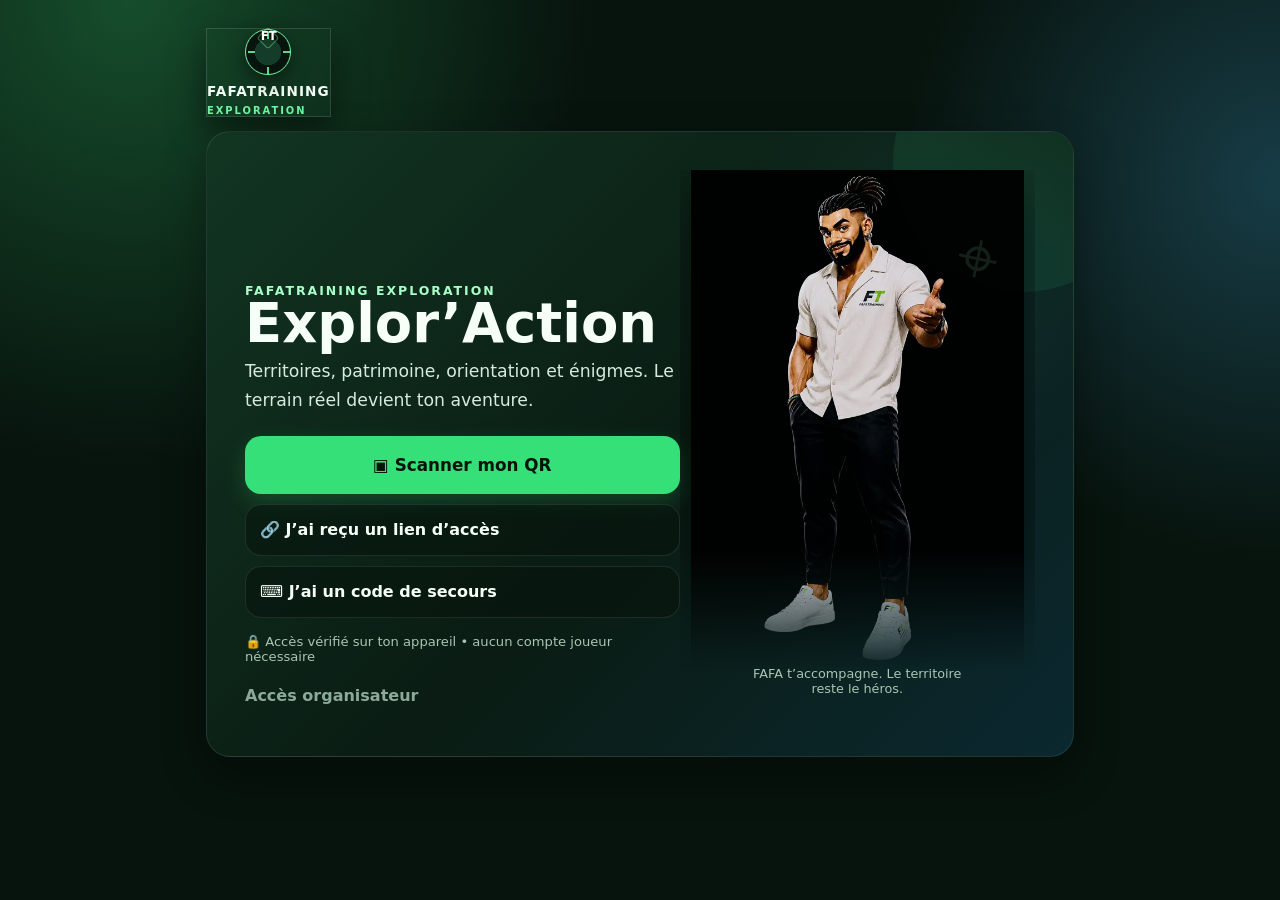
==== index.html @ eb4319bc "Add files via upload" ====
<!doctype html>
<html lang="fr">
<head>
<meta charset="utf-8">
<meta name="viewport" content="width=device-width,initial-scale=1,viewport-fit=cover">
<meta name="theme-color" content="#07130d">
<meta name="apple-mobile-web-app-capable" content="yes">
<meta name="apple-mobile-web-app-status-bar-style" content="black-translucent">
<meta name="description" content="Explor’Action – FAFATRAINING Exploration : territoires, patrimoine, orientation et énigmes dans les Pyrénées-Orientales.">
<title>Explor’Action – FAFATRAINING Exploration</title>
<link rel="manifest" href="manifest.webmanifest?v=5.4.2">
<link rel="icon" href="icon-192.png">
<link rel="apple-touch-icon" href="icon-192.png">
<link rel="stylesheet" href="style.css?v=5.4.2">
</head>
<body>
<div id="toast" aria-live="polite"></div><div id="app"></div>
<noscript><p style="padding:20px;color:white">Explor’Action nécessite JavaScript.</p></noscript>
<script src="js/gps-navigation.js?v=5.4.2"></script>
<script src="js/offline-map.js?v=5.4.2"></script>
<script src="js/deeplink.js?v=5.4.2"></script>
<script src="js/a11y-runtime.js?v=5.4.2"></script>
<script src="data.js?v=5.4.2"></script>
<script src="app.js?v=5.4.2"></script>
</body></html>
---- style.css ----
:root{--bg:#07130d;--panel:#10241a;--panel2:#173324;--green:#35e078;--mint:#a8ffc7;--white:#f7fff9;--muted:#a9c5b2;--danger:#ff6b6b;--gold:#ffd166;--blue:#4cc9f0;--r:24px}*{box-sizing:border-box}html{background:var(--bg);color:var(--white);font-family:Inter,ui-sans-serif,system-ui,-apple-system,BlinkMacSystemFont,"Segoe UI",sans-serif}body{margin:0;min-height:100vh;background:radial-gradient(circle at 10% 0,#164d2c 0,transparent 32%),radial-gradient(circle at 100% 20%,#173c46 0,transparent 26%),var(--bg)}button,input,select{font:inherit}button{cursor:pointer}.shell{width:min(1100px,100%);margin:auto;padding:18px 16px 96px}.top{display:flex;align-items:center;gap:14px;margin:8px 0 18px}.brand{width:74px;height:74px;border-radius:50%;object-fit:contain;filter:drop-shadow(0 8px 18px #0008)}h1,h2,h3,p{margin-top:0}.eyebrow{font-size:.78rem;letter-spacing:.16em;text-transform:uppercase;color:var(--mint);font-weight:800}.title{font-size:clamp(1.8rem,5vw,3.4rem);line-height:.95;margin-bottom:8px}.subtitle{color:var(--muted);line-height:1.5}.card{background:linear-gradient(145deg,#173324dd,#0d2117ee);border:1px solid #ffffff17;border-radius:var(--r);box-shadow:0 18px 45px #0005;padding:20px}.hero{padding:26px;background:linear-gradient(135deg,#1e5d36,#10291d 55%,#10323b);overflow:hidden;position:relative}.hero:after{content:"";position:absolute;width:260px;height:260px;border-radius:50%;background:#35e07818;right:-80px;top:-100px}.row{display:flex;gap:12px;align-items:center;flex-wrap:wrap}.grid{display:grid;grid-template-columns:repeat(auto-fit,minmax(250px,1fr));gap:16px}.btn{border:0;border-radius:16px;padding:13px 18px;font-weight:850;background:var(--green);color:#04130a;box-shadow:0 8px 22px #35e07833}.btn.secondary{background:#ffffff12;color:var(--white);border:1px solid #ffffff22}.btn.danger{background:var(--danger);color:#1c0505}.btn.gold{background:var(--gold);color:#251b00}.btn:disabled{opacity:.4;cursor:not-allowed}.input{width:100%;padding:14px 15px;border-radius:14px;border:1px solid #ffffff20;background:#06140d;color:var(--white);outline:none}.input:focus{border-color:var(--green)}label{font-weight:750;font-size:.9rem;color:var(--mint);display:block;margin:12px 0 7px}.mission{position:relative;overflow:hidden;min-height:230px;display:flex;flex-direction:column}.mission .icon{font-size:2rem}.mission .meta{color:var(--muted);font-size:.9rem}.mission .progress{margin-top:auto}.bar{height:9px;background:#ffffff12;border-radius:99px;overflow:hidden}.bar>i{display:block;height:100%;background:linear-gradient(90deg,var(--green),var(--blue));border-radius:99px}.pill{display:inline-flex;align-items:center;gap:6px;background:#ffffff10;border:1px solid #ffffff17;border-radius:999px;padding:7px 10px;font-size:.78rem;font-weight:750;color:#dfffe8}.stats{display:grid;grid-template-columns:repeat(4,1fr);gap:8px;margin:14px 0}.stat{background:#06140d;border-radius:16px;padding:12px;text-align:center}.stat b{font-size:1.25rem;display:block}.stat small{color:var(--muted)}.nav{position:fixed;left:50%;bottom:10px;transform:translateX(-50%);width:min(680px,calc(100% - 20px));background:#0b1e15ed;backdrop-filter:blur(18px);border:1px solid #ffffff1c;border-radius:22px;padding:8px;display:grid;grid-template-columns:repeat(5,1fr);z-index:20}.nav button{background:transparent;border:0;color:var(--muted);padding:8px 3px;font-size:.73rem}.nav button b{display:block;color:var(--white);font-size:1.1rem}.step-list{display:grid;gap:10px}.step{display:flex;gap:12px;align-items:center;padding:12px;border-radius:16px;background:#ffffff08;border:1px solid #ffffff10}.step.lock{opacity:.45}.step.done{border-color:#35e07855}.num{width:38px;height:38px;border-radius:12px;display:grid;place-items:center;background:#ffffff10;font-weight:900}.map{position:relative;height:380px;border-radius:22px;background:linear-gradient(150deg,#193c2a,#0b2d32);overflow:hidden;border:1px solid #ffffff18}.map:before{content:"";position:absolute;inset:0;background:repeating-linear-gradient(25deg,transparent 0 32px,#ffffff08 33px 34px),repeating-linear-gradient(115deg,transparent 0 45px,#ffffff06 46px 47px)}.sea{position:absolute;right:-8%;top:-10%;width:48%;height:125%;background:#16708a66;transform:rotate(8deg);border-left:2px solid #6bdcff55}.marker{position:absolute;width:34px;height:34px;border-radius:50% 50% 50% 0;transform:rotate(-45deg);background:var(--green);border:3px solid #d9ffe5;display:grid;place-items:center;box-shadow:0 8px 18px #0008}.marker span{transform:rotate(45deg);font-size:.72rem;font-weight:900;color:#04130a}.marker.lock{background:#68736c}.marker.done{background:var(--gold)}.player{position:absolute;width:20px;height:20px;background:var(--blue);border:4px solid white;border-radius:50%;box-shadow:0 0 0 7px #4cc9f033}.challenge{font-size:1.08rem;line-height:1.55}.feedback{min-height:24px;font-weight:800}.good{color:var(--green)}.bad{color:var(--danger)}.hint{border-left:4px solid var(--gold);background:#ffd16612;padding:12px;border-radius:0 12px 12px 0}.inventory{display:flex;gap:8px;flex-wrap:wrap}.token{background:#35e07815;border:1px solid #35e07844;color:var(--mint);padding:9px 11px;border-radius:12px;font-size:.85rem}.codebox{font-size:1.8rem;font-weight:950;letter-spacing:.14em;background:#06140d;padding:15px;border-radius:14px;text-align:center;color:var(--gold);word-break:break-all}.admin-list{display:grid;gap:10px}.admin-code{background:#06140d;padding:13px;border-radius:14px}.small{font-size:.82rem;color:var(--muted)}.modal{position:fixed;inset:0;background:#020a06dd;display:grid;place-items:center;padding:18px;z-index:50}.modal>.card{width:min(560px,100%);max-height:90vh;overflow:auto}.hidden{display:none!important}#toast{position:fixed;top:16px;left:50%;transform:translateX(-50%) translateY(-120px);background:#f7fff9;color:#07130d;padding:11px 16px;border-radius:999px;font-weight:850;z-index:99;transition:.25s;box-shadow:0 10px 35px #0008}#toast.show{transform:translateX(-50%) translateY(0)}.warning{background:#ff6b6b12;border:1px solid #ff6b6b44;color:#ffdada;padding:12px;border-radius:14px}.success-screen{text-align:center;padding:30px 10px}.trophy{font-size:5rem}.photo-box{border:2px dashed #ffffff2c;padding:16px;border-radius:16px;text-align:center}.toggle{display:flex;gap:8px;flex-wrap:wrap}.toggle button.active{background:var(--green);color:#04130a}.section-title{margin:28px 0 12px}.back{margin-bottom:12px}.timer{font-variant-numeric:tabular-nums}.access{max-width:520px;margin:7vh auto 0}.access .brand{width:130px;height:130px;display:block;margin:0 auto 16px}.center{text-align:center}@media(max-width:620px){.shell{padding:12px 12px 92px}.top .brand{width:58px;height:58px}.card{padding:16px}.stats{grid-template-columns:repeat(2,1fr)}.map{height:330px}.title{font-size:2rem}.nav{bottom:6px}.hero{padding:20px}}
/* V2 – guide FAFATRAINING interactif */
.access-wide{max-width:980px;margin:3vh auto 0}.access-brand{display:flex;align-items:center;gap:18px;margin-bottom:18px}.access-logo{width:108px;height:108px;border-radius:50%;object-fit:cover;box-shadow:0 14px 35px #0008;border:1px solid #ffffff22}.access-grid{display:grid;grid-template-columns:1.15fr .85fr;gap:16px;align-items:stretch}.access-panel{display:flex;flex-direction:column;justify-content:center}.code-input{font-size:1.05rem;letter-spacing:.08em}.brand-logo{width:74px;height:74px;border-radius:50%;object-fit:cover;filter:drop-shadow(0 8px 18px #0008)}.guide-card{display:grid;grid-template-columns:minmax(130px,210px) 1fr;gap:18px;align-items:center;background:linear-gradient(145deg,#111f18,#0b1611);border:1px solid #ffffff18;border-radius:var(--r);overflow:hidden;min-height:220px;box-shadow:0 18px 45px #0005}.guide-visual{align-self:stretch;min-height:220px;background:radial-gradient(circle at 50% 40%,#35e07820,transparent 52%),#030806;overflow:hidden}.guide-visual img{width:100%;height:100%;object-fit:cover;object-position:50% 15%;mix-blend-mode:screen}.guide-copy{padding:20px 20px 20px 0}.guide-copy p{color:var(--muted);line-height:1.55;margin-bottom:0}.guide-label{display:inline-flex;padding:6px 9px;border-radius:999px;background:#35e07817;border:1px solid #35e07842;color:var(--mint);font-size:.72rem;font-weight:900;letter-spacing:.08em;text-transform:uppercase}.home-hero{display:grid;grid-template-columns:1fr 230px;align-items:end;padding-bottom:0}.home-hero-copy{padding-bottom:26px;z-index:2}.hero-avatar{width:100%;max-height:300px;object-fit:contain;object-position:bottom;align-self:end;mix-blend-mode:screen;filter:drop-shadow(0 18px 30px #0009)}.mission-grid .mission{min-height:360px}.mission-avatar{position:absolute;right:-24px;bottom:-6px;width:150px;height:225px;object-fit:cover;object-position:50% 15%;opacity:.24;mix-blend-mode:screen;pointer-events:none;filter:saturate(.9)}.mission-content{position:relative;z-index:2;padding-right:56px;display:flex;flex-direction:column;height:100%}.mission-content .progress{margin-top:auto}.app-footer{margin:30px 0 4px;padding:16px;display:flex;align-items:center;justify-content:center;gap:12px;color:var(--muted);font-size:.82rem}.footer-logo{width:54px;height:54px;border-radius:50%;object-fit:cover}.modal-guide{position:relative}.modal-close{position:absolute;right:14px;top:10px;border:0;background:#ffffff10;color:white;width:36px;height:36px;border-radius:50%;font-size:1.4rem;z-index:2}.briefing{min-height:580px;border-radius:32px;overflow:hidden;background:linear-gradient(135deg,#184e2f,#0b1c13 55%,#0d2a31);border:1px solid #ffffff18;display:grid;grid-template-columns:1.15fr .85fr;align-items:end;box-shadow:0 24px 60px #0007}.brief-copy{padding:34px;align-self:center}.brief-copy .eyebrow{margin-top:16px}.brief-facts{display:flex;flex-wrap:wrap;gap:8px;margin:18px 0 20px}.brief-facts span{background:#ffffff0d;border:1px solid #ffffff18;border-radius:999px;padding:8px 10px;color:#dfffe8;font-size:.8rem}.brief-avatar{width:100%;height:560px;object-fit:contain;object-position:bottom;mix-blend-mode:screen;filter:drop-shadow(0 20px 34px #0009)}.mission-head{display:grid;grid-template-columns:76px 1fr 56px;gap:14px;align-items:center;margin:8px 0 14px}.mission-head-avatar{width:76px;height:76px;border-radius:20px;object-fit:cover;object-position:50% 10%;border:1px solid #ffffff20;mix-blend-mode:screen}.mini-logo{width:52px;height:52px;border-radius:50%;object-fit:cover}.step-hero{display:grid;grid-template-columns:1fr 150px;align-items:end;padding-bottom:0}.step-hero>div{padding-bottom:22px;z-index:2}.step-avatar{height:190px;width:150px;object-fit:cover;object-position:50% 10%;align-self:end;mix-blend-mode:screen;opacity:.72}.discovery{margin-top:18px;padding:16px;border-radius:20px;background:linear-gradient(145deg,#183b28,#0b1d14);border:1px solid #35e0783a;animation:popIn .35s ease}.discovery-title{display:flex;align-items:center;justify-content:space-between;font-weight:950;color:var(--mint);font-size:1.05rem}.discovery-body{display:grid;grid-template-columns:94px 1fr;gap:14px;align-items:center}.discovery-body img{width:94px;height:120px;object-fit:cover;object-position:50% 10%;border-radius:16px;mix-blend-mode:screen}.discovery-body p{margin:0;line-height:1.55}.speak-btn{border:1px solid #ffffff1c;background:#ffffff0c;color:var(--white);border-radius:999px;padding:7px 10px}.journal details,.solution{background:#06140d;border:1px solid #ffffff12;border-radius:14px;padding:11px 13px;margin:8px 0}.journal summary,.solution summary{cursor:pointer;font-weight:850;color:#e9fff0}.journal p{color:var(--muted);line-height:1.55}.score-guide{display:flex;align-items:center;gap:14px}.score-guide img{width:90px;height:110px;object-fit:cover;object-position:50% 10%;border-radius:18px;mix-blend-mode:screen}.badges{display:flex;gap:8px;flex-wrap:wrap;margin:8px 0 14px}.badge{padding:8px 10px;border-radius:999px;background:#ffd16614;border:1px solid #ffd1664a;color:#ffe8a6;font-weight:800;font-size:.8rem}.final-screen{display:grid;grid-template-columns:220px 1fr;align-items:end;text-align:left}.final-avatar{width:220px;max-height:360px;object-fit:cover;object-position:50% 8%;mix-blend-mode:screen;align-self:end}.final-screen .trophy{font-size:3.4rem}.final-screen input{max-width:440px}.mission-maillol{background:linear-gradient(145deg,#1b3624,#0e1f15)}.mission-wine{background:linear-gradient(145deg,#39231c,#16140e)}.mission-art{background:linear-gradient(145deg,#282a38,#10131b)}.mission-nature{background:linear-gradient(145deg,#123947,#0a1d23)}@keyframes popIn{from{opacity:0;transform:translateY(10px) scale(.98)}to{opacity:1;transform:none}}
@media(max-width:760px){.access-grid,.briefing{grid-template-columns:1fr}.guide-card{grid-template-columns:110px 1fr}.guide-visual{min-height:190px}.guide-copy{padding:16px 16px 16px 0}.home-hero{grid-template-columns:1fr 130px}.hero-avatar{max-height:220px}.briefing{min-height:unset}.brief-avatar{height:340px;order:-1;margin-top:-40px}.brief-copy{padding:22px}.mission-content{padding-right:40px}.mission-avatar{width:125px;height:190px}.final-screen{grid-template-columns:120px 1fr}.final-avatar{width:120px;height:240px}.discovery-body{grid-template-columns:76px 1fr}.discovery-body img{width:76px;height:100px}}
@media(max-width:520px){.access-brand{align-items:flex-start}.access-logo{width:82px;height:82px}.guide-card{grid-template-columns:1fr}.guide-visual{height:170px;min-height:0}.guide-visual img{object-fit:contain;object-position:center top}.guide-copy{padding:0 16px 18px}.home-hero{grid-template-columns:1fr 105px}.hero-avatar{max-height:185px}.mission-head{grid-template-columns:58px 1fr 42px}.mission-head-avatar{width:58px;height:58px}.mini-logo{width:40px;height:40px}.step-hero{grid-template-columns:1fr 95px}.step-avatar{width:95px;height:150px}.final-screen{grid-template-columns:1fr;text-align:center}.final-avatar{width:160px;height:210px;margin:auto}.final-screen input{margin:auto}.discovery-body{grid-template-columns:1fr;text-align:center}.discovery-body img{margin:auto;width:100px;height:120px}.score-guide img{width:70px;height:90px}}

/* EXPLOR’ACTION V3 — affordances claires : un bouton ressemble à un bouton, une info reste une info */
.explor-hero{align-items:center}.hero-actions,.feature-actions{display:flex;gap:10px;flex-wrap:wrap;margin-top:18px}.feature-actions{display:grid;grid-template-columns:repeat(4,minmax(130px,1fr));width:100%}.mini-action{cursor:pointer;border:1px solid rgba(255,255,255,.16);background:rgba(255,255,255,.055);color:inherit;border-radius:16px;padding:12px;text-align:left;transition:.2s}.mini-action:hover,.mini-action:focus{transform:translateY(-2px);border-color:var(--green);background:rgba(116,255,62,.08)}.mini-action b,.mini-action small{display:block}.mini-action small{opacity:.65;margin-top:4px}.flow-card{margin:16px 0;padding:16px;border:1px solid rgba(255,255,255,.1);border-radius:22px;background:rgba(255,255,255,.025)}.flow-title{display:flex;justify-content:space-between;gap:16px;align-items:end;margin-bottom:12px}.flow-title span{font-weight:900}.flow-title small{opacity:.65}.flow-steps{display:grid;grid-template-columns:repeat(3,1fr);gap:10px}.flow-steps button{cursor:pointer;color:inherit;text-align:left;border:1px solid rgba(255,255,255,.1);border-radius:16px;background:rgba(255,255,255,.04);padding:14px}.flow-steps button:hover{border-color:var(--green)}.flow-steps span{display:inline-grid;place-items:center;width:28px;height:28px;border-radius:50%;background:var(--green);color:#071108;font-weight:900;margin-right:8px}.flow-steps b,.flow-steps small{display:block}.flow-steps small{opacity:.6;margin:5px 0 0 36px}.section-block{scroll-margin-top:12px;margin-top:20px}.section-head{display:flex;justify-content:space-between;align-items:end;gap:20px;margin-bottom:12px}.village-strip{display:flex;gap:12px;overflow-x:auto;padding:4px 2px 14px;scroll-snap-type:x mandatory}.village-card{scroll-snap-align:start;cursor:pointer;flex:0 0 260px;min-height:245px;text-align:left;border-radius:22px;border:1px solid rgba(255,255,255,.12);padding:18px;color:inherit;background:linear-gradient(145deg,rgba(255,255,255,.07),rgba(255,255,255,.025));transition:.2s}.village-card:hover,.village-card.selected{transform:translateY(-3px);border-color:var(--green);box-shadow:0 0 0 1px rgba(116,255,62,.2),0 16px 40px rgba(0,0,0,.2)}.village-card .vicon{font-size:28px}.village-card small{display:block;text-transform:uppercase;font-weight:900;color:var(--green);margin-top:12px}.village-card p{opacity:.72}.availability{display:inline-block;margin-top:8px;padding:7px 10px;border-radius:999px;background:rgba(255,255,255,.08);font-size:12px}.availability.ready{background:rgba(116,255,62,.13);color:var(--green)}.setting-grid{display:grid;grid-template-columns:1fr 1fr;gap:12px}.big-toggle{display:grid;grid-template-columns:repeat(3,1fr);gap:8px}.big-toggle button{cursor:pointer;border:1px solid rgba(255,255,255,.12);background:rgba(255,255,255,.04);color:inherit;border-radius:14px;padding:14px}.big-toggle button.active{border-color:var(--green);background:rgba(116,255,62,.12);color:var(--green);font-weight:900}.launch-card{display:grid;grid-template-columns:150px 1fr;gap:18px;align-items:center}.launch-card img{width:100%;max-height:190px;object-fit:contain}.mission-grid{display:grid;grid-template-columns:repeat(2,1fr);gap:14px;margin-top:16px}.mission-select{cursor:pointer;display:grid;grid-template-columns:60px 1fr;gap:12px;text-align:left;color:inherit;border:1px solid rgba(255,255,255,.12);background:rgba(255,255,255,.035);border-radius:22px;padding:18px}.mission-select:hover{border-color:var(--green);transform:translateY(-2px)}.mission-select>span{font-size:38px}.notice{margin:16px 0;padding:14px;border-radius:16px;background:rgba(255,193,7,.08);border:1px solid rgba(255,193,7,.25)}.territory-map{position:relative;min-height:560px;border-radius:24px;margin-top:16px;background:radial-gradient(circle at 50% 45%,rgba(116,255,62,.12),transparent 35%),linear-gradient(145deg,#14242b,#091116);overflow:hidden}.territory-pin{position:absolute;left:var(--x);top:var(--y);transform:translate(-50%,-50%);cursor:pointer;border:1px solid rgba(255,255,255,.16);background:#111d22;color:white;border-radius:16px;padding:10px}.territory-pin span{display:block;font-size:11px;margin-top:3px}.territory-pin.ready{border-color:var(--green);box-shadow:0 0 20px rgba(116,255,62,.25)}.leaderboard{display:grid;gap:8px;margin-top:16px}.leaderboard>div{display:flex;justify-content:space-between;gap:15px;padding:14px;border-radius:14px;background:rgba(255,255,255,.045)}
@media(max-width:760px){.feature-actions{grid-template-columns:1fr 1fr}.flow-steps{grid-template-columns:1fr}.flow-title,.section-head{align-items:flex-start;flex-direction:column}.setting-grid,.mission-grid{grid-template-columns:1fr}.big-toggle{grid-template-columns:1fr}.launch-card{grid-template-columns:100px 1fr}.village-card{flex-basis:82vw}.territory-map{min-height:650px}}

/* EXPLOR’ACTION V5.4 — interface joueur, randonnée, GPS, narration et accessibilité */
body{overscroll-behavior-y:none}.topbar{display:flex;align-items:center;justify-content:space-between;gap:14px;margin:6px 0 16px}.top-actions{display:flex;align-items:center;gap:8px}.icon-btn{width:44px;height:44px;border-radius:14px;border:1px solid #ffffff22;background:#ffffff0e;color:#fff}.explor-hero{display:grid;grid-template-columns:1fr 220px;gap:20px;align-items:center}.hero-actions,.home-tools,.info-chips{display:flex;flex-wrap:wrap;gap:9px;margin-top:14px}.tool-btn{border:1px solid #ffffff22;background:#ffffff0d;color:#fff;border-radius:14px;padding:11px 13px;font-weight:800}.tool-btn:hover{border-color:var(--green);background:#35e07812}.flow-card{margin:16px 0;padding:16px;border:1px solid #ffffff18;background:#ffffff06;border-radius:20px}.flow-title{display:flex;justify-content:space-between;align-items:end;gap:12px;margin-bottom:10px}.flow-steps{display:grid;grid-template-columns:repeat(3,1fr);gap:10px}.flow-steps button{border:1px solid #ffffff18;background:#07180f;color:#fff;border-radius:16px;padding:14px;text-align:left}.flow-steps button:hover{border-color:var(--green)}.flow-steps span{display:inline-grid;place-items:center;width:29px;height:29px;border-radius:50%;background:var(--green);color:#05150b;font-weight:950;margin-right:8px}.flow-steps small,.flow-steps b{display:block}.flow-steps small{color:var(--muted);margin:5px 0 0 38px}.section-block{margin-top:24px;scroll-margin-top:10px}.section-head{display:flex;align-items:end;justify-content:space-between;gap:20px;margin-bottom:12px}.village-strip{display:flex;gap:12px;overflow:auto;padding:2px 2px 12px;scroll-snap-type:x mandatory}.village-card{flex:0 0 260px;scroll-snap-align:start;min-height:240px;border:1px solid #ffffff18;border-radius:22px;background:linear-gradient(145deg,#173324aa,#0b1911);color:#fff;padding:18px;text-align:left}.village-card.selected{cursor:pointer;border-color:#35e07880}.village-card.disabled{cursor:default;opacity:.62;filter:saturate(.6)}.village-card .vicon{font-size:30px}.village-card small{display:block;color:var(--mint);font-weight:850;text-transform:uppercase;margin-top:10px}.availability{display:inline-block;margin-top:8px;padding:7px 10px;border-radius:999px;background:#ffffff0c;border:1px solid #ffffff16;font-size:.75rem}.availability.ready{color:var(--mint);border-color:#35e07855;background:#35e07812}.setting-grid,.preflight-grid{display:grid;grid-template-columns:1fr 1fr;gap:14px}.big-toggle{display:grid;grid-template-columns:repeat(3,1fr);gap:8px}.big-toggle button{border:1px solid #ffffff1c;background:#06140d;color:#fff;border-radius:14px;padding:12px}.big-toggle button.active{background:#35e07818;border-color:var(--green);color:var(--mint);font-weight:900}.mission-grid{display:grid;grid-template-columns:repeat(2,1fr);gap:14px}.mission-select{display:grid;grid-template-columns:55px 1fr;gap:12px;text-align:left;border:1px solid #ffffff18;background:#ffffff06;color:#fff;border-radius:22px;padding:18px}.mission-select:hover{border-color:var(--green);transform:translateY(-2px)}.mission-select>span{font-size:36px}.progress-mini,.big-progress,.mission-progress{height:8px;border-radius:99px;background:#ffffff10;overflow:hidden}.progress-mini i,.big-progress i,.mission-progress i{display:block;height:100%;background:linear-gradient(90deg,var(--green),var(--blue));border-radius:99px}.offline-status{margin-top:16px;color:var(--muted);font-size:.8rem;padding-top:12px;border-top:1px solid #ffffff14}.checklist{display:grid;gap:8px;margin:12px 0}.checklist>div{background:#06140d;border:1px solid #ffffff12;border-radius:12px;padding:10px}.preflight-launch{margin-top:14px}.mission-shell{padding-bottom:92px}.mission-head{display:grid;grid-template-columns:60px 1fr 44px 44px;gap:10px;align-items:center}.mission-logo{width:54px;height:54px;border-radius:50%;object-fit:cover}.mission-head-copy small,.mission-head-copy b{display:block}.mission-head-copy small{color:var(--mint)}.mission-progress{margin:5px 0}.mission-nav{position:fixed;z-index:30;bottom:8px;left:50%;transform:translateX(-50%);width:min(720px,calc(100% - 16px));display:grid;grid-template-columns:repeat(5,1fr);gap:4px;background:#081a12ec;backdrop-filter:blur(16px);padding:7px;border:1px solid #ffffff1a;border-radius:18px}.mission-nav button{border:0;background:transparent;color:var(--muted);padding:10px 4px;border-radius:12px;font-size:.78rem}.mission-nav button.active{background:#35e07815;color:#fff}.step-top{display:flex;justify-content:space-between;gap:14px;align-items:flex-start}.step-score{text-align:right;font-size:1.6rem;font-weight:950;color:var(--gold)}.step-score small{display:block;font-size:.7rem;color:var(--muted)}.gps-gate{margin:16px 0;padding:15px;border-radius:18px;background:#0a1710;border:1px dashed #ffffff2a}.gps-gate.open{border-style:solid;border-color:#35e07855;background:#35e0780b}.nav-info{margin-top:12px;color:#dfffe8}.locked-challenge{padding:26px;text-align:center;border-radius:18px;background:#06140d;color:var(--muted)}.sos-link{margin-top:12px;border:0;background:transparent;color:#ffb1b1;text-decoration:underline}.challenge-block{padding-top:4px}.challenge-type{display:inline-flex;padding:7px 10px;border-radius:999px;background:#4cc9f012;color:#bdefff;font-size:.78rem;font-weight:850}.choice-grid{display:grid;grid-template-columns:repeat(2,1fr)}.compass-wrap{display:flex;gap:16px;align-items:center;margin-top:10px}.compass-arrow{width:60px;height:60px;display:grid;place-items:center;border-radius:50%;border:2px solid var(--green);font-size:2rem;color:var(--green);transition:transform .25s}.photo-bonus{margin:14px 0;padding:13px;border-radius:15px;background:#4cc9f00d;border:1px solid #4cc9f033}.photo-bonus input{margin-top:8px;max-width:100%}.route-svg{position:absolute;inset:0;width:100%;height:100%;pointer-events:none}.route-svg polyline{fill:none;stroke:#ffffff55;stroke-width:.8;vector-effect:non-scaling-stroke;stroke-dasharray:2 2}.marker.current{background:var(--green);box-shadow:0 0 0 7px #35e07822}.map-list{display:grid;gap:7px;margin-top:12px}.map-row{display:flex;align-items:center;gap:12px;width:100%;text-align:left;border:1px solid #ffffff12;background:#ffffff05;color:#fff;border-radius:14px;padding:10px}.map-row>span{width:30px;height:30px;display:grid;place-items:center;border-radius:10px;background:#ffffff0d;font-weight:900}.map-row small{display:block;color:var(--muted)}.map-row.lock{opacity:.4}.map-row.current{border-color:var(--green)}.photo-grid{display:grid;grid-template-columns:repeat(auto-fill,minmax(130px,1fr));gap:10px}.photo-grid figure{margin:0;background:#06140d;border-radius:14px;overflow:hidden}.photo-grid img{width:100%;height:110px;object-fit:cover}.photo-grid figcaption{padding:8px;font-size:.72rem;color:var(--muted)}.help-grid{display:grid;grid-template-columns:repeat(3,1fr);gap:10px;margin:14px 0}.audit-card{margin:14px 0}.audit-card details{background:#06140d;border:1px solid #ffffff12;border-radius:13px;padding:10px;margin:8px 0}.audit-card a,.master-map a{color:var(--mint)}.score-row{display:flex;justify-content:space-between;gap:12px;width:100%;text-align:left;background:#06140d;color:#fff;border:1px solid #ffffff12;border-radius:14px;padding:14px}.score-row span{color:var(--muted)}.leaderboard{display:grid;gap:8px}.guide-steps p{padding:8px 0;border-bottom:1px solid #ffffff0c}.master-map{display:grid;grid-template-columns:repeat(2,1fr);gap:12px;margin:15px 0}.master-group{background:#06140d;border:1px solid #ffffff12;border-radius:16px;padding:14px}.master-group a{display:block;padding:6px 0;text-decoration:none}.info-chips .pill{background:#06140d}.preflight-grid details,.card>details{margin-top:10px}.preflight-grid summary,.card>details summary{cursor:pointer;color:var(--mint);font-weight:850}
@media(max-width:760px){.explor-hero{grid-template-columns:1fr 125px}.flow-steps,.setting-grid,.preflight-grid,.mission-grid,.master-map,.help-grid{grid-template-columns:1fr}.big-toggle{grid-template-columns:1fr}.section-head,.flow-title{align-items:flex-start;flex-direction:column}.village-card{flex-basis:82vw}.choice-grid{grid-template-columns:1fr}.mission-head{grid-template-columns:50px 1fr 40px 40px}.mission-logo{width:46px;height:46px}.score-row{flex-direction:column}.mission-nav button{font-size:.68rem}.hero-avatar{max-height:210px}}
@media(max-width:480px){.explor-hero{grid-template-columns:1fr 92px}.home-tools{display:grid;grid-template-columns:1fr 1fr}.step-top{flex-direction:column}.step-score{text-align:left}.mission-nav button{padding:9px 1px}.mission-select{grid-template-columns:42px 1fr}.mission-select>span{font-size:29px}}

/* ===== V5 — randonnée réelle, accessibilité, carte progressive ===== */
.test-banner{position:sticky;top:0;z-index:80;margin:-6px -6px 10px;padding:10px 14px;border-radius:14px;background:#7f1d1d;color:#fff;font-weight:900;text-align:center;box-shadow:0 8px 20px #0007}.test-banner.compact{position:fixed;top:8px;right:8px;left:auto;margin:0;padding:7px 10px;font-size:.72rem}.research-card{cursor:pointer;opacity:.82}.research-card:hover{opacity:1;border-color:#4cc9f066}.route-filter{display:flex;flex-wrap:wrap;gap:8px;margin:0 0 14px}.route-filter button{border:1px solid #ffffff20;background:#06140d;color:#fff;border-radius:999px;padding:10px 14px;font-weight:850}.route-filter button.active{border-color:var(--green);background:#35e07818}.mission-kickers{display:flex;align-items:center;justify-content:space-between;gap:10px;flex-wrap:wrap}.difficulty-chip{display:inline-flex;align-items:center;gap:6px;padding:6px 10px;border-radius:999px;font-size:.76rem;font-weight:950;border:1px solid #ffffff22;white-space:nowrap}.difficulty-chip.route-facile,.route-facile .difficulty-chip{background:#35e07816;border-color:#35e07866;color:#aef7c8}.difficulty-chip.route-intermediaire,.route-intermediaire .difficulty-chip{background:#4cc9f014;border-color:#4cc9f066;color:#bdefff}.difficulty-chip.route-difficile,.route-difficile .difficulty-chip{background:#ffffff0f;border-color:#ffffff55;color:#fff}.physical-card{position:relative;overflow:hidden}.physical-card:before{content:"";position:absolute;left:0;top:0;bottom:0;width:4px;background:#ffffff33}.physical-card.route-facile:before{background:#35e078}.physical-card.route-intermediaire:before{background:#4cc9f0}.physical-card.route-difficile:before{background:#fff}.route-stats{display:flex;flex-wrap:wrap;gap:7px;margin:12px 0}.route-stats span{display:inline-flex;padding:7px 9px;border-radius:11px;background:#06140d;border:1px solid #ffffff12;font-size:.78rem;color:#eaf5ee}.preflight-stats span{font-size:.82rem}.etr{display:grid;grid-template-columns:repeat(3,1fr);gap:7px;margin:10px 0}.etr>span{display:flex;flex-direction:column;gap:2px;padding:9px;border-radius:12px;background:#ffffff07;border:1px solid #ffffff10;font-weight:900}.etr small{font-weight:500;color:var(--muted)}.metric-note{font-size:.77rem;color:var(--muted);line-height:1.45}.team-card label{display:block;margin-top:9px}.accessibility-card{margin-top:14px}.a11y-grid{display:grid;grid-template-columns:repeat(2,1fr);gap:10px;margin-top:12px}.a11y-grid label{display:flex;align-items:center;gap:8px;padding:10px;border-radius:12px;background:#06140d;border:1px solid #ffffff12}.method-card{margin-top:14px;border-color:#4cc9f033}.research-route{padding:12px 0;border-bottom:1px solid #ffffff12}.research-route:last-child{border-bottom:0}.research-route a{color:var(--mint)}.leaflet-map{height:330px;border-radius:18px;overflow:hidden;margin:12px 0;background:#07180f;border:1px solid #ffffff14;position:relative}.territory-map{height:420px}.map-loading{position:absolute;inset:0;display:grid;place-items:center;color:var(--muted);padding:20px;text-align:center}.schematic-map{margin-top:12px}.premium-result{padding:24px}.result-head{display:flex;gap:16px;align-items:center}.result-head img{width:92px;height:92px;border-radius:50%;object-fit:cover}.result-grid{display:grid;grid-template-columns:repeat(3,1fr);gap:10px;margin:18px 0}.result-grid>div{padding:15px;border-radius:16px;background:#06140d;border:1px solid #ffffff14;text-align:center}.result-grid b{display:block;font-size:1.35rem;color:var(--mint)}.result-grid small{color:var(--muted)}.result-actions{margin-top:18px}.a11y-large{font-size:118%}.a11y-contrast{--muted:#e1eee6}.a11y-contrast .card,.a11y-contrast .flow-card,.a11y-contrast .village-card{border-color:#ffffff55}.a11y-contrast .small,.a11y-contrast .subtitle{color:#e7f2eb}.a11y-reduce *{scroll-behavior:auto!important;animation:none!important;transition:none!important}.code-input{min-height:92px;resize:vertical;font-family:ui-monospace,SFMono-Regular,Menlo,monospace;word-break:break-all}.leaflet-container{font-family:inherit}.leaflet-popup-content-wrapper,.leaflet-popup-tip{background:#fff;color:#111}
@media(max-width:760px){.a11y-grid,.result-grid{grid-template-columns:1fr}.etr{grid-template-columns:1fr 1fr 1fr}.leaflet-map{height:280px}.territory-map{height:330px}.result-head{align-items:flex-start}.result-head img{width:70px;height:70px}}
@media(max-width:480px){.etr{grid-template-columns:1fr}.route-filter{display:grid;grid-template-columns:1fr 1fr}.result-head{flex-direction:column}.result-grid{grid-template-columns:1fr 1fr}}
.validation-chip{display:inline-block;margin:10px 0 4px;padding:7px 10px;border-radius:999px;border:1px solid rgba(255,185,70,.45);background:rgba(255,185,70,.10);font-size:.78rem;font-weight:800}

/* ===== V5.4 — expérience joueur épurée & narrative ===== */
.home-clean{padding-top:10px}.compact-top{margin-bottom:18px}.clean-home-hero{min-height:520px;display:grid;grid-template-columns:minmax(0,1.3fr) minmax(220px,.7fr);align-items:end;padding:42px 42px 0}.clean-home-hero .home-copy{padding-bottom:42px;position:relative;z-index:2}.clean-home-hero h1{font-size:clamp(2.7rem,7vw,5rem);margin:4px 0 6px;letter-spacing:-.05em}.home-mantra{font-size:clamp(1.15rem,2.4vw,1.65rem);font-weight:900;color:var(--mint);margin-bottom:10px}.big-cta{padding:15px 22px;font-size:1rem}.home-secondary{display:flex;gap:16px;align-items:center;flex-wrap:wrap;margin-top:14px}.text-link{border:0;background:transparent;color:var(--mint);font-weight:850;padding:7px 0;text-decoration:none}.text-link:hover{text-decoration:underline}.home-progress{font-size:.8rem;color:var(--muted)}.clean-avatar{max-height:440px;align-self:end}.home-promise{display:grid;grid-template-columns:repeat(4,1fr);gap:10px;margin-top:14px}.home-promise span{background:#ffffff08;border:1px solid #ffffff12;border-radius:16px;padding:13px;text-align:center;font-size:.82rem;font-weight:800;color:#dff8e6}.screen-intro{display:grid;grid-template-columns:auto 1fr;gap:16px;align-items:start;margin:22px 0 18px}.screen-intro h1{font-size:clamp(2rem,5vw,3.4rem);margin-bottom:7px}.step-counter{display:inline-grid;place-items:center;min-width:48px;height:36px;border-radius:999px;background:#35e07816;border:1px solid #35e07855;color:var(--mint);font-weight:950;font-size:.78rem}.territory-grid{display:grid;grid-template-columns:repeat(2,1fr);gap:14px}.territory-player-card{border:1px solid #ffffff16;background:linear-gradient(145deg,#11281c,#0b1c13);border-radius:22px;color:#fff;padding:20px;text-align:left;display:grid;grid-template-columns:58px 1fr;gap:14px;min-height:190px}.territory-player-card.ready{border-color:#35e07866;box-shadow:0 12px 35px #35e07812}.territory-player-card.soon{opacity:.72}.territory-player-card:hover{transform:translateY(-2px);border-color:#ffffff38}.territory-player-card .territory-icon{font-size:2.3rem}.territory-player-card small{color:var(--mint);font-weight:800}.territory-player-card h2{margin:5px 0 8px}.territory-player-card p{color:var(--muted);line-height:1.45}.territory-player-card b{color:var(--mint)}.back-link{margin:18px 0}.territory-story{min-height:430px;display:grid;grid-template-columns:minmax(0,1.25fr) minmax(210px,.75fr);align-items:end;padding:34px 34px 0}.territory-story>div{padding-bottom:34px;z-index:2}.territory-story h1{font-size:clamp(2.2rem,5vw,3.8rem);margin:7px 0 14px}.territory-lead{font-size:1.05rem;line-height:1.65;max-width:720px}.scenario-note{color:var(--muted);font-size:.83rem;line-height:1.5;border-left:3px solid #35e07855;padding-left:11px;margin-top:14px}.territory-progress{display:inline-flex;align-items:center;gap:9px;margin-top:16px;padding:9px 12px;border-radius:14px;background:#06140d;border:1px solid #ffffff16}.territory-progress b{font-size:1.25rem;color:var(--mint)}.compact-section{margin-top:20px}.clean-filter{margin-bottom:16px}.player-mission-grid{grid-template-columns:repeat(2,1fr)}.mission-player-card{border:1px solid #ffffff16;background:linear-gradient(145deg,#122a1d,#0a1a12);border-radius:24px;color:#fff;padding:20px;text-align:left;min-height:330px;display:flex;flex-direction:column;gap:8px;position:relative;overflow:hidden}.mission-player-card:before{content:"";position:absolute;left:0;top:0;bottom:0;width:4px;background:#ffffff33}.mission-player-card.route-facile:before{background:#35e078}.mission-player-card.route-intermediaire:before{background:#4cc9f0}.mission-player-card.route-difficile:before{background:#fff}.mission-player-card:hover{transform:translateY(-2px);border-color:#ffffff38}.mission-card-top{display:flex;align-items:center;justify-content:space-between}.mission-icon{font-size:2rem}.mission-player-card>small{color:var(--mint);font-weight:800}.mission-player-card h3{font-size:1.35rem;margin:2px 0 4px}.mission-player-card p{color:var(--muted);line-height:1.5}.player-metrics{display:flex;gap:7px;flex-wrap:wrap;margin:8px 0}.player-metrics span{display:inline-flex;align-items:center;gap:5px;border-radius:12px;background:#06140d;border:1px solid #ffffff12;padding:8px 9px;color:#dff5e6;font-size:.76rem}.player-metrics.large span{padding:10px 12px;font-size:.82rem}.card-bottom{margin-top:auto;padding-top:12px;border-top:1px solid #ffffff10;display:flex;justify-content:space-between;gap:10px;color:var(--muted);font-size:.78rem}.card-bottom b{color:var(--mint)}.adventure-detail{min-height:500px;display:grid;grid-template-columns:minmax(0,1.2fr) minmax(220px,.8fr);align-items:end;padding:34px 34px 0}.adventure-detail>div{padding-bottom:34px;z-index:2}.adventure-detail h1{font-size:clamp(2.4rem,6vw,4rem);margin:9px 0 13px}.adventure-teaser{font-size:1.05rem;line-height:1.6;max-width:700px}.detail-grid{display:grid;grid-template-columns:1fr 1fr;gap:14px;margin-top:14px}.detail-grid .card{line-height:1.6}.objective-box{display:flex;flex-direction:column;gap:5px;margin-top:18px;padding:14px;border-radius:16px;background:#35e07810;border:1px solid #35e07838}.objective-box small{color:var(--mint);font-weight:950;letter-spacing:.08em}.objective-box b{font-size:1.05rem}.terrain-dl{margin:0;display:grid;gap:8px}.terrain-dl>div{display:grid;grid-template-columns:110px 1fr;gap:12px;padding:9px 0;border-bottom:1px solid #ffffff0e}.terrain-dl dt{color:var(--muted);font-size:.82rem}.terrain-dl dd{margin:0;font-weight:800}.terrain-context{margin-top:14px}.resume-strip{display:flex;justify-content:space-between;align-items:center;gap:12px;margin-top:14px}.resume-strip div{display:flex;flex-direction:column;gap:3px}.setup-next{display:flex;justify-content:flex-end;margin-top:16px}.settings-details{margin-top:14px}.settings-details summary{font-weight:900;cursor:pointer}.briefing-player{display:grid;grid-template-columns:minmax(0,1.25fr) minmax(220px,.75fr);min-height:480px;overflow:hidden;padding:0;background:linear-gradient(135deg,#174f2e,#0c2116 58%,#0d3037)}.briefing-player .briefing-copy{padding:36px;align-self:center}.briefing-player img{width:100%;height:480px;object-fit:contain;object-position:bottom;align-self:end;mix-blend-mode:screen;filter:drop-shadow(0 18px 30px #0009)}.briefing-story{font-size:1.05rem;line-height:1.68}.clean-preflight{margin:14px 0}.checklist{display:grid;gap:10px;margin:14px 0}.checklist>div{padding:12px;border-radius:14px;background:#06140d;border:1px solid #ffffff12}.launch-card{display:flex;justify-content:space-between;align-items:center;gap:16px;margin-top:14px}.launch-card p{margin-bottom:4px}.admin-debug{margin-top:14px;border-color:#ffd16655}.story-beat{margin:18px 0;padding:15px 16px;border-radius:16px;background:linear-gradient(135deg,#35e07812,#4cc9f00d);border:1px solid #35e07835}.story-beat small{display:block;color:var(--mint);font-weight:950;letter-spacing:.09em;margin-bottom:6px}.story-beat p{margin:0;line-height:1.55}.ending-story{margin:18px 0;padding:18px;border-radius:18px;background:#35e0780d;border:1px solid #35e07835}.ending-story small{display:block;color:var(--mint);font-weight:950;letter-spacing:.08em;margin-bottom:7px}.ending-story p{margin:0;line-height:1.6}.territory-result{display:flex;flex-direction:column;gap:5px;margin:18px 0;padding:14px;border-radius:16px;background:#06140d;border:1px solid #ffffff15}.territory-result b{color:var(--mint)}.utility-grid{display:grid;grid-template-columns:1fr 1fr;gap:12px;margin:18px 0}.utility-card{border:1px solid #ffffff15;background:#07180f;border-radius:18px;color:#fff;padding:18px;text-align:left;display:flex;flex-direction:column;gap:5px}.utility-card b{font-size:1rem}.utility-card small{color:var(--muted)}.admin-entry{margin-top:16px;color:#8ca99a}.access-player{max-width:900px;padding-top:28px}.simple-brand{display:flex;align-items:center;gap:10px;margin-bottom:14px;color:var(--mint);font-weight:900}.simple-brand .access-logo{width:62px;height:62px}.access-immersive{min-height:560px;display:grid;grid-template-columns:minmax(0,1.1fr) minmax(240px,.9fr);align-items:end;padding:38px 38px 0}.access-immersive>div{padding-bottom:38px;z-index:2}.access-immersive .input{margin-bottom:14px}.access-immersive .text-link{display:block;margin-top:10px}.access-avatar{width:100%;max-height:500px;object-fit:contain;object-position:bottom;mix-blend-mode:screen}.soon-hero{min-height:430px;display:grid;grid-template-columns:1fr 260px;align-items:end;padding-bottom:0}.soon-hero>div{padding-bottom:28px;z-index:2}.guide-page{display:grid;grid-template-columns:250px 1fr;align-items:center}.guide-steps{display:grid;gap:7px}.guide-steps p{margin:0;padding:10px 0;border-bottom:1px solid #ffffff0d}.guide-steps p:last-child{border-bottom:0}

@media(max-width:760px){.clean-home-hero,.territory-story,.adventure-detail,.briefing-player,.access-immersive,.soon-hero{grid-template-columns:1fr 150px;min-height:auto;padding:24px 24px 0}.clean-home-hero .home-copy,.territory-story>div,.adventure-detail>div,.access-immersive>div,.soon-hero>div{padding-bottom:24px}.briefing-player .briefing-copy{padding:24px}.briefing-player img{height:320px}.home-promise{grid-template-columns:1fr 1fr}.territory-grid,.player-mission-grid,.detail-grid{grid-template-columns:1fr}.territory-player-card{min-height:150px}.mission-player-card{min-height:0}.terrain-dl>div{grid-template-columns:95px 1fr}.utility-grid{grid-template-columns:1fr 1fr}.guide-page{grid-template-columns:140px 1fr}.launch-card{align-items:flex-start;flex-direction:column}.launch-card .btn{width:100%}}
@media(max-width:480px){.clean-home-hero,.territory-story,.adventure-detail,.briefing-player,.access-immersive,.soon-hero{grid-template-columns:1fr;padding:20px}.clean-avatar,.territory-story .hero-avatar,.adventure-detail .hero-avatar,.briefing-player img,.access-avatar,.soon-hero .hero-avatar{max-height:230px;height:auto}.clean-home-hero .home-copy,.territory-story>div,.adventure-detail>div,.access-immersive>div,.soon-hero>div{padding-bottom:8px}.briefing-player .briefing-copy{padding:22px}.home-promise{grid-template-columns:1fr 1fr}.territory-player-card{grid-template-columns:46px 1fr;padding:16px}.territory-player-card .territory-icon{font-size:1.8rem}.utility-grid{grid-template-columns:1fr}.screen-intro{grid-template-columns:1fr}.step-counter{width:max-content}.guide-page{grid-template-columns:1fr}.guide-page .hero-avatar{max-height:200px;order:2}.player-metrics.large{display:grid;grid-template-columns:1fr}.route-filter.clean-filter{grid-template-columns:1fr 1fr}.home-secondary{align-items:flex-start;flex-direction:column;gap:3px}}

/* V5.4 — révélation narrative après validation */
.revealed-place{margin:0 0 14px;padding:14px 16px;border:1px solid rgba(53,224,120,.28);border-radius:16px;background:rgba(53,224,120,.07)}
.revealed-place small{display:block;color:var(--muted);font-weight:800;letter-spacing:.08em;margin-bottom:4px}
.revealed-place h3{margin:0;font-size:clamp(1.15rem,2vw,1.45rem)}

/* V5.4 — immersion, accessibilité et gameplay terrain */
button,.btn,.input,a{touch-action:manipulation}
button,.btn{min-height:44px}
button:focus-visible,.btn:focus-visible,.input:focus-visible,a:focus-visible,summary:focus-visible{outline:3px solid var(--mint);outline-offset:3px}
.mission-nav{grid-template-columns:repeat(4,1fr)}
.challenge-actions{margin-top:14px}
.multi-choice.active,.choice.active{background:var(--green);color:#04130a;border-color:var(--green)}
.sequence-answer{display:flex;flex-wrap:wrap;gap:8px;min-height:62px;margin:10px 0 12px;padding:12px;border-radius:14px;background:#06140d;border:1px dashed #ffffff2d}
.sequence-answer span{display:inline-flex;align-items:center;padding:8px 10px;border-radius:10px;background:#35e07813;border:1px solid #35e07835;color:#dfffe8;font-size:.86rem}
.sequence-choice:disabled{opacity:.35;text-decoration:line-through}
.story-beat h4{margin:5px 0 8px;color:var(--mint)}
.source-moved{margin-top:12px;padding-top:10px;border-top:1px solid #ffffff10}
.trail-gate{border-color:#ffd16655;background:#ffd16609}
.trail-note,.schematic-note,.child-route-warning{padding:13px 14px;border-radius:14px;background:#ffd1660d;border:1px solid #ffd16638;color:#fff5cf}
.child-route-warning{margin-top:14px}
.child-route-warning p{margin:6px 0 0;color:#f9edd0}
.map-fallback-row{margin-top:12px}
.journal-card{margin-top:14px}
.journal-chapter{margin:8px 0 12px;padding:11px 12px;border-radius:12px;background:#35e07809;border-left:3px solid var(--green)}
.journal-chapter p{margin:5px 0 0;color:var(--muted)}
.territory-finale-btn{margin-top:14px}
.four-fragments{display:flex;gap:8px;flex-wrap:wrap;margin-top:18px}
.four-fragments span{padding:8px 10px;border-radius:999px;background:#ffffff0e;border:1px solid #ffffff1d;color:#dfffe8;font-weight:800;font-size:.82rem}
.territory-epilogue{max-width:900px}
.territory-final-question{margin-top:16px}
.territory-ending{text-align:center;margin-top:20px;padding:22px;border-radius:18px;background:linear-gradient(135deg,#35e07812,#ffffff06);border:1px solid #35e07835}
.territory-ending .trophy{font-size:4rem}
.terrain-dl dd{line-height:1.4}
@media(max-width:620px){.mission-nav{grid-template-columns:repeat(4,1fr)}.mission-nav button{font-size:.72rem}.four-fragments{display:grid;grid-template-columns:1fr 1fr}.sequence-answer span{width:100%}}
/* V5.4 — cohérence marque FAFATRAINING : interface noir / blanc / vert */
:root{--gold:#a8ffc7;--blue:#86dba9}
.difficulty-chip.route-intermediaire,.route-intermediaire .difficulty-chip{background:#a8ffc710;border-color:#a8ffc766;color:#eafff0}
.mission-player-card.route-intermediaire:before,.physical-card.route-intermediaire:before{background:var(--mint)}
.challenge-type{background:#a8ffc710;color:#dfffe8;border:1px solid #a8ffc72b}
.trail-gate,.trail-note,.schematic-note,.child-route-warning{background:#a8ffc70b;border-color:#a8ffc73b;color:#eafff0}

/* V5.4 FINAL — épuration, narration et confort tous publics */
.home-clean{max-width:980px}
.clean-home-hero{min-height:480px}
.slim-intro{margin-bottom:18px}
.featured-territories{grid-template-columns:minmax(0,1fr)}
.featured-territory{min-height:190px}
.coming-territories{margin-top:18px;border:1px solid #ffffff14;border-radius:20px;background:#ffffff05;overflow:hidden}
.coming-territories>summary{cursor:pointer;list-style:none;padding:17px 18px;font-weight:900;color:var(--mint);display:flex;align-items:center;justify-content:space-between;gap:12px}
.coming-territories>summary::-webkit-details-marker{display:none}
.coming-territories>summary:after{content:'＋';font-size:1.2rem;color:var(--muted)}
.coming-territories[open]>summary:after{content:'−'}
.soon-territory-grid{padding:0 14px 14px;grid-template-columns:repeat(auto-fit,minmax(240px,1fr))}
.compact-soon{min-height:118px;padding:15px;opacity:.82}
.compact-soon p{display:none}
.soon-promise{margin:15px 0 0;padding:12px 14px;border-radius:14px;background:#ffffff08;border:1px solid #ffffff12;color:#dfffe8;font-weight:750}
.scenario-details{margin-top:16px;border-top:1px solid #ffffff12;padding-top:12px}
.scenario-details summary{cursor:pointer;color:var(--muted);font-size:.82rem;font-weight:800}
.scenario-details p{margin:9px 0 0;color:var(--muted);font-size:.84rem;line-height:1.55}
.clue-cards-grid{display:grid;grid-template-columns:repeat(auto-fit,minmax(190px,1fr));gap:10px;margin-top:14px}
.clue-card{padding:14px;border-radius:16px;background:linear-gradient(145deg,#35e0780e,#ffffff05);border:1px solid #35e0782c}
.clue-card span{display:block;color:var(--mint);font-size:.7rem;font-weight:950;letter-spacing:.08em;margin-bottom:6px}
.clue-card h4{margin:0 0 7px;font-size:1rem}
.clue-card p{margin:0;color:#d8e9dd;line-height:1.48;font-size:.86rem}
.new-clue{margin:14px 0;padding:16px;border-radius:17px;background:linear-gradient(135deg,#35e07818,#ffffff08);border:1px solid #35e07850;box-shadow:0 10px 30px #0003}
.new-clue small{color:var(--mint);font-weight:950;letter-spacing:.09em}
.new-clue h4{margin:6px 0 7px}.new-clue p{margin:0;line-height:1.5}
.final-clues{margin:18px 0}.final-question{margin:18px 0 10px;padding:15px;border-radius:15px;background:#06140d;border:1px solid #ffffff16;line-height:1.55}
.final-screen{text-align:left}.final-screen .trophy{text-align:center}.final-screen>div{width:100%;max-width:820px;margin:auto}
.challenge-block .guide-card{min-height:0;margin-top:10px;grid-template-columns:86px 1fr}
.challenge-block .guide-visual{min-height:105px}.challenge-block .guide-copy{padding:13px 13px 13px 0}.challenge-block .guide-copy h3{margin-bottom:4px}
.terrain-dl>div:last-child{border-bottom:0}
@media(max-width:620px){
  .clean-home-hero{min-height:auto}
  .soon-territory-grid{grid-template-columns:1fr}
  .clue-cards-grid{grid-template-columns:1fr}
  .challenge-block .guide-card{grid-template-columns:70px 1fr}.challenge-block .guide-visual{min-height:96px}
}

/* V5.4 — intégration visuelle FAFA et lisibilité */
.hero-avatar,.access-avatar,.briefing-player img,.guide-visual img{mix-blend-mode:screen;filter:drop-shadow(0 18px 30px #0009) saturate(.92) contrast(1.04);opacity:.94;mask-image:linear-gradient(to bottom,#000 0%,#000 76%,transparent 100%);-webkit-mask-image:linear-gradient(to bottom,#000 0%,#000 76%,transparent 100%)}
.mission-player-card:has(.expedition-badge){border-color:#ffd16655}.expedition-badge{display:inline-flex;padding:5px 8px;border-radius:999px;background:#ffd16618;border:1px solid #ffd16655;color:#ffe6a3;font-size:.72rem;font-weight:900}.flat-badge{display:inline-flex;padding:5px 8px;border-radius:999px;background:#4cc9f018;border:1px solid #4cc9f055;color:#bdefff;font-size:.72rem;font-weight:900}

/* V5.4 QUALITY */
.scenario-details{margin-top:12px}.scenario-details summary{cursor:pointer;color:var(--mint);font-weight:850}.expedition-preflight{border-color:#ffffff2d}.expedition-checks,.reco-grid{display:grid;grid-template-columns:repeat(3,1fr);gap:10px}.reco-card label{display:block;margin-top:12px}.reco-card select,.reco-card textarea,.reco-card input{width:100%;margin-top:6px}@media(max-width:760px){.expedition-checks,.reco-grid{grid-template-columns:1fr}}

/* V5.4.1 QUALITY PRO — terrain offline, GPS, accessibilité */
.sr-only{position:absolute!important;width:1px!important;height:1px!important;padding:0!important;margin:-1px!important;overflow:hidden!important;clip:rect(0,0,0,0)!important;white-space:nowrap!important;border:0!important}
.deep-status{margin:10px 0;padding:10px 12px;border-radius:12px;background:#35e07812;border:1px solid #35e07840;color:var(--mint);font-weight:800}
.offline-map-shell{margin:14px 0;border:1px solid #ffffff1c;border-radius:20px;overflow:hidden;background:#081810;min-height:280px}
.offline-svg-map{display:block;width:100%;height:auto;max-height:520px;background:#081810}.omap-bg{fill:#0b2117}.omap-grid{stroke:#ffffff12;stroke-width:1}.omap-route{fill:none;stroke:#a8ffc7;stroke-width:6;stroke-linecap:round;stroke-linejoin:round;stroke-dasharray:10 7;filter:drop-shadow(0 3px 4px #0008)}
.omap-point circle{fill:#7d8d83;stroke:#effff4;stroke-width:3}.omap-point.done circle{fill:#a8ffc7}.omap-point.current circle{fill:#35e078;stroke-width:5}.omap-point text{fill:#06140d;font-size:14px;font-weight:950}.omap-player{fill:#f7fff9;stroke:#35e078;stroke-width:7}.omap-accuracy{fill:#35e07812;stroke:#35e07866;stroke-width:2}.omap-north text{fill:#f7fff9;font-weight:950;font-size:18px}.omap-north path{fill:#35e078}.offline-map-legend{display:flex;gap:12px;flex-wrap:wrap;align-items:center;padding:10px 13px;background:#06140d;color:var(--muted);font-size:.78rem}.offline-map-legend b{margin-left:auto;color:var(--mint)}.offline-map-legend .dot{display:inline-block;width:10px;height:10px;border-radius:50%;margin-right:5px}.dot.player{background:#fff;border:2px solid #35e078}.dot.next{background:#35e078}.dot.done{background:#a8ffc7}.offline-map-empty{padding:30px;text-align:center;color:var(--muted)}
.gps-quality{margin-top:8px;padding:10px 12px;border-radius:12px;border:1px solid #ffffff1d;background:#ffffff08}.gps-quality.excellent,.gps-quality.good{border-color:#35e07866;background:#35e0780c}.gps-quality.fair{border-color:#a8ffc766}.gps-quality.poor{border-color:#ff6b6b66;background:#ff6b6b0c}.map-actions{margin-top:12px}
@media(max-width:620px){button,.btn{min-height:48px}.offline-map-legend b{width:100%;margin-left:0}.mission-nav button{min-height:52px}.icon-btn{min-width:48px}.access-immersive .big-cta{width:100%}}
@media(prefers-reduced-motion:reduce){*,*::before,*::after{scroll-behavior:auto!important;animation-duration:.01ms!important;animation-iteration-count:1!important;transition-duration:.01ms!important}}


/* V5.4.2 UX — FAFATRAINING EXPLORATION (territoire avant performance) */
.exploration-brand{align-items:center}.exploration-brand span{display:flex;flex-direction:column;line-height:1}.exploration-brand b{font-size:.92rem;letter-spacing:.08em}.exploration-brand small{font-size:.7rem;color:var(--mint);letter-spacing:.18em;margin-top:4px}.exploration-gate{background:radial-gradient(circle at 85% 20%,#4cc9f018,transparent 24%),linear-gradient(135deg,#123522,#0a1c13 54%,#0b2830);min-height:570px}.access-promise{font-size:1.08rem;line-height:1.65;max-width:610px;color:#d7eadf}.access-actions{display:grid;gap:10px;margin-top:22px;max-width:560px}.qr-primary{font-size:1.05rem;min-height:58px}.access-method{border:1px solid #ffffff18;background:#06140d88;border-radius:16px;padding:0 14px}.access-method summary{cursor:pointer;padding:14px 0;font-weight:850;color:var(--white)}.access-method[open]{padding-bottom:14px}.access-method label{margin-top:5px}.full-btn{width:100%;margin-top:10px}.access-reassurance{margin:16px 0 0;color:var(--muted);font-size:.82rem}.access-guide{position:relative;align-self:end;text-align:center}.access-guide p{font-size:.8rem;color:var(--muted);max-width:220px;margin:-8px auto 22px}.compass-stamp{position:absolute;right:10%;top:8%;font-size:4.5rem;color:#a8ffc71c;transform:rotate(12deg)}.qr-scanner-card,.qr-help{width:min(520px,100%);position:relative}.qr-camera{position:relative;overflow:hidden;border-radius:18px;background:#020604;aspect-ratio:3/4;max-height:65vh}.qr-camera video{width:100%;height:100%;object-fit:cover}.qr-frame{position:absolute;inset:18%;border:3px solid var(--green);border-radius:22px;box-shadow:0 0 0 999px #0007}.exploration-home{background:radial-gradient(circle at 78% 20%,#4cc9f01f,transparent 28%),linear-gradient(135deg,#17452c,#0d2117 55%,#0b2a31)}.exploration-signature{display:flex;flex-wrap:wrap;gap:8px;margin:18px 0 4px}.exploration-signature span{border:1px solid #ffffff18;background:#06140d88;border-radius:999px;padding:7px 10px;font-size:.75rem;color:#d7eadf}.exploration-intro{margin-bottom:18px}.exploration-territories{grid-template-columns:repeat(2,1fr)}.territory-player-card.featured-territory{display:grid;grid-template-columns:170px 1fr;padding:0;min-height:210px;overflow:hidden}.territory-card-copy{padding:22px;text-align:left}.territory-card-copy p{margin-bottom:18px}.territory-vista{position:relative;min-height:320px;overflow:hidden;border-radius:22px;background:linear-gradient(160deg,#0f3925,#0a1710)}.territory-vista.compact{min-height:100%;border-radius:0}.territory-vista:before,.territory-vista:after{content:"";position:absolute;border-radius:50%}.territory-vista:before{width:270px;height:270px;right:-90px;bottom:-130px;background:#35e07814;border:1px solid #a8ffc722}.territory-vista:after{width:190px;height:190px;left:-90px;top:-80px;background:#4cc9f012;border:1px solid #4cc9f01c}.vista-icon{position:absolute;left:22px;bottom:24px;font-size:4rem;filter:drop-shadow(0 10px 25px #0008)}.vista-compass{position:absolute;right:20px;top:18px;font-size:3.5rem;color:#ffffff20}.vista-route{position:absolute;width:140%;height:80px;left:-15%;top:46%;border-top:2px dashed #a8ffc75c;border-radius:50%;transform:rotate(-14deg)}.vista-word{position:absolute;font-style:normal;text-transform:uppercase;letter-spacing:.12em;font-size:.62rem;color:#dfffea99;background:#05100988;border:1px solid #ffffff12;padding:5px 8px;border-radius:999px}.word-1{left:16px;top:20px}.word-2{right:15px;bottom:78px}.word-3{left:54%;top:34%}.territory-vista-argeles{background:linear-gradient(155deg,#16452a,#0d2f35 56%,#183b4b)}.territory-vista-standre{background:linear-gradient(155deg,#3a3420,#20331e 56%,#0b2016)}.territory-vista-collioure{background:linear-gradient(155deg,#453028,#18333a 54%,#0b2430)}.territory-vista-portvendres{background:linear-gradient(155deg,#143338,#0d2830 54%,#172f24)}.territory-vista-banyuls{background:linear-gradient(155deg,#3b2829,#1c3222 56%,#0b2731)}.exploration-territory-hero{grid-template-columns:minmax(0,1.25fr) minmax(250px,.75fr);padding:32px;gap:26px;align-items:center}.exploration-territory-hero>div:first-child{padding-bottom:0}.exploration-territory-hero .territory-vista{width:100%;height:100%}.mission-key-metrics{display:grid;grid-template-columns:repeat(3,1fr);gap:8px;margin:10px 0 12px}.mission-key-metrics>span{background:#06140d;border:1px solid #ffffff12;border-radius:14px;padding:10px;display:flex;flex-direction:column;gap:3px}.mission-key-metrics b{font-size:.92rem;color:var(--white)}.mission-key-metrics small{font-size:.7rem;color:var(--muted);text-transform:uppercase;letter-spacing:.06em}.mission-player-card>p{margin-top:2px}.detail-metrics{max-width:600px;margin:18px 0}.exploration-adventure-detail{min-height:450px}.adventure-guide-avatar{max-height:390px;opacity:.88}.adventure-settings-link{display:block;margin-top:14px;text-align:left}.compact-details{margin-top:14px}.exploration-briefing{min-height:420px}.exploration-briefing img{height:420px;opacity:.86}.departure-card{margin-top:14px;background:linear-gradient(145deg,#143220,#0a1b12);border-color:#35e07838}.departure-main{display:grid;grid-template-columns:1.1fr .9fr;gap:18px;align-items:center}.departure-metrics{margin-bottom:0}.quick-checklist{margin:0}.quick-checklist>div{padding:13px 14px}.departure-actions{display:flex;gap:10px;justify-content:flex-end;margin-top:16px}.team-summary{text-align:right;margin:10px 0 0}.departure-details summary{font-weight:900;cursor:pointer}.departure-detail-grid{display:grid;grid-template-columns:1fr 1fr;gap:20px;padding-top:15px}.expedition-essentials{margin-top:16px}.explorer-mission-head{grid-template-columns:minmax(0,1fr) 48px 48px}.mission-title-mini{display:block;font-size:1rem;margin:2px 0 7px}.mission-mini-status{display:block;font-size:.72rem;color:var(--muted);margin-top:6px}.pause-exploration{display:grid;grid-template-columns:180px 1fr;align-items:center}.pause-exploration>div{z-index:1}.pause-exploration .hero-avatar{max-height:250px}.step-counter{display:none!important}
@media(max-width:760px){.exploration-territories{grid-template-columns:1fr}.territory-player-card.featured-territory{grid-template-columns:130px 1fr;min-height:180px}.territory-card-copy{padding:18px}.exploration-territory-hero{grid-template-columns:1fr 180px;padding:24px}.departure-main{grid-template-columns:1fr}.departure-actions{justify-content:stretch}.departure-actions .btn{flex:1}.team-summary{text-align:left}.departure-detail-grid{grid-template-columns:1fr}.access-guide p{display:none}}
@media(max-width:480px){.exploration-gate{padding:20px}.access-guide{display:none}.territory-player-card.featured-territory{grid-template-columns:95px 1fr}.territory-card-copy{padding:15px}.territory-card-copy h2{font-size:1.25rem}.vista-icon{font-size:2.6rem;left:16px;bottom:20px}.vista-word{display:none}.exploration-territory-hero{grid-template-columns:1fr;padding:20px}.exploration-territory-hero .territory-vista{min-height:150px}.mission-key-metrics{grid-template-columns:1fr 1fr}.mission-key-metrics>span:last-child{grid-column:1/-1}.departure-actions{flex-direction:column}.explorer-mission-head{grid-template-columns:minmax(0,1fr) 48px 48px}.pause-exploration{grid-template-columns:1fr}.pause-exploration .hero-avatar{max-height:170px;order:2}}
/* Accessibilité tactile des sections repliables */
details>summary{min-height:44px;display:flex;align-items:center;line-height:1.35}


/* V5.4.2 — identité FAFATRAINING Exploration, sans codes coaching/sport */
.ft-explore-mark{display:inline-flex;align-items:center;gap:10px;width:auto!important;height:auto!important;border-radius:0!important;object-fit:initial!important;filter:none!important;color:#f4fff7;text-decoration:none;flex:0 0 auto}
.ft-explore-emblem{position:relative;display:grid;place-items:center;width:46px;height:46px;min-width:46px;border-radius:50%;border:1.5px solid #72f4a4;background:radial-gradient(circle at 50% 50%,#153c28 0 42%,#07150e 43% 100%);box-shadow:inset 0 0 0 5px #07150e,0 7px 20px #0007}
.ft-explore-emblem:before,.ft-explore-emblem:after{content:"";position:absolute;background:#72f4a4;opacity:.85}
.ft-explore-emblem:before{width:2px;height:7px;top:2px;left:50%;transform:translateX(-50%);box-shadow:0 35px 0 #72f4a4}
.ft-explore-emblem:after{height:2px;width:7px;left:2px;top:50%;transform:translateY(-50%);box-shadow:35px 0 0 #72f4a4}
.ft-explore-emblem i{position:absolute;width:16px;height:16px;border:1px solid #72f4a4;transform:rotate(45deg);border-radius:3px;opacity:.45}
.ft-explore-emblem b{position:relative;z-index:2;font-size:.75rem;letter-spacing:-.04em;color:#fff}
.ft-explore-name{display:flex;flex-direction:column;line-height:1.02;gap:3px;text-align:left}
.ft-explore-name>b{font-size:.85rem;letter-spacing:.08em}
.ft-explore-name>small{font-size:.62rem;letter-spacing:.2em;color:#72f4a4;font-weight:900}
.ft-explore-mark.premium .ft-explore-emblem{width:62px;height:62px;min-width:62px;border-width:2px;background:radial-gradient(circle at 50% 50%,#194a30 0 42%,#06130c 43% 100%)}
.ft-explore-mark.premium .ft-explore-emblem:before{height:9px;box-shadow:0 49px 0 #72f4a4}.ft-explore-mark.premium .ft-explore-emblem:after{width:9px;box-shadow:49px 0 0 #72f4a4}
.ft-explore-mark.premium .ft-explore-emblem i{width:21px;height:21px}.ft-explore-mark.premium .ft-explore-emblem b{font-size:.92rem}
.result-head .result-brand-mark{min-width:210px}
.simple-brand.exploration-brand>span:last-child{display:none}
.access-logo .ft-explore-name,.brand-logo .ft-explore-name{display:flex}
@media(max-width:520px){.ft-explore-emblem{width:42px;height:42px;min-width:42px}.ft-explore-name>b{font-size:.78rem}.ft-explore-name>small{font-size:.56rem}.result-head{flex-direction:column}.result-head .result-brand-mark{min-width:0}}
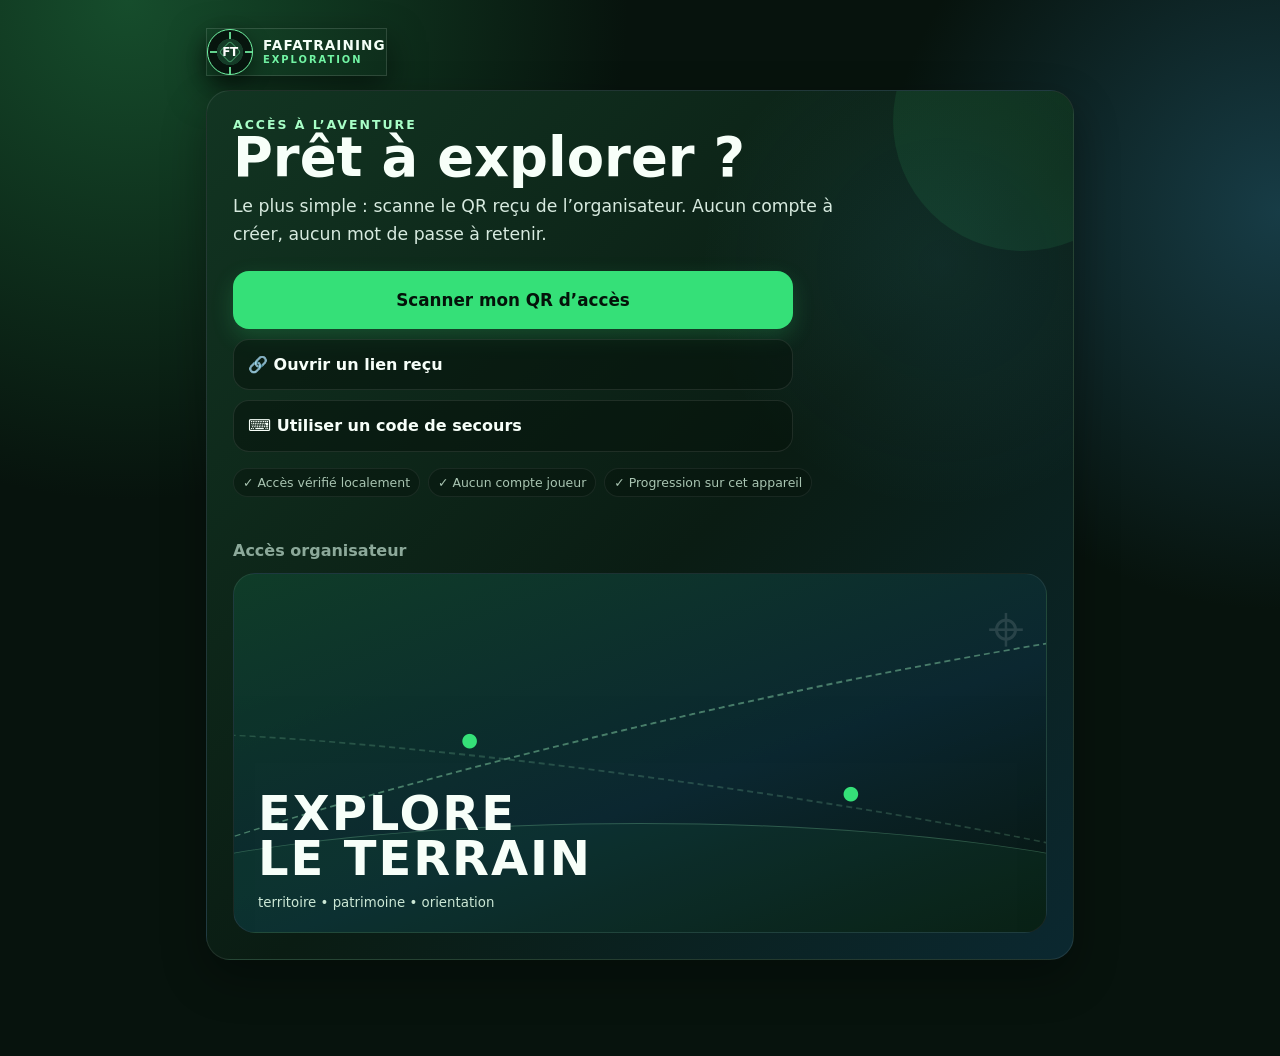
==== commit 64d40c5f: "Add files via upload" ====
--- a/index.html
+++ b/index.html
@@ -8,18 +8,18 @@
 <meta name="apple-mobile-web-app-status-bar-style" content="black-translucent">
 <meta name="description" content="Explor’Action – FAFATRAINING Exploration : territoires, patrimoine, orientation et énigmes dans les Pyrénées-Orientales.">
 <title>Explor’Action – FAFATRAINING Exploration</title>
-<link rel="manifest" href="manifest.webmanifest?v=5.4.2">
+<link rel="manifest" href="manifest.webmanifest?v=5.4.3">
 <link rel="icon" href="icon-192.png">
 <link rel="apple-touch-icon" href="icon-192.png">
-<link rel="stylesheet" href="style.css?v=5.4.2">
+<link rel="stylesheet" href="style.css?v=5.4.3">
 </head>
 <body>
 <div id="toast" aria-live="polite"></div><div id="app"></div>
 <noscript><p style="padding:20px;color:white">Explor’Action nécessite JavaScript.</p></noscript>
-<script src="js/gps-navigation.js?v=5.4.2"></script>
-<script src="js/offline-map.js?v=5.4.2"></script>
-<script src="js/deeplink.js?v=5.4.2"></script>
-<script src="js/a11y-runtime.js?v=5.4.2"></script>
-<script src="data.js?v=5.4.2"></script>
-<script src="app.js?v=5.4.2"></script>
+<script src="js/gps-navigation.js?v=5.4.3"></script>
+<script src="js/offline-map.js?v=5.4.3"></script>
+<script src="js/deeplink.js?v=5.4.3"></script>
+<script src="js/a11y-runtime.js?v=5.4.3"></script>
+<script src="data.js?v=5.4.3"></script>
+<script src="app.js?v=5.4.3"></script>
 </body></html>
--- a/style.css
+++ b/style.css
@@ -8,7 +8,6 @@
 .explor-hero{align-items:center}.hero-actions,.feature-actions{display:flex;gap:10px;flex-wrap:wrap;margin-top:18px}.feature-actions{display:grid;grid-template-columns:repeat(4,minmax(130px,1fr));width:100%}.mini-action{cursor:pointer;border:1px solid rgba(255,255,255,.16);background:rgba(255,255,255,.055);color:inherit;border-radius:16px;padding:12px;text-align:left;transition:.2s}.mini-action:hover,.mini-action:focus{transform:translateY(-2px);border-color:var(--green);background:rgba(116,255,62,.08)}.mini-action b,.mini-action small{display:block}.mini-action small{opacity:.65;margin-top:4px}.flow-card{margin:16px 0;padding:16px;border:1px solid rgba(255,255,255,.1);border-radius:22px;background:rgba(255,255,255,.025)}.flow-title{display:flex;justify-content:space-between;gap:16px;align-items:end;margin-bottom:12px}.flow-title span{font-weight:900}.flow-title small{opacity:.65}.flow-steps{display:grid;grid-template-columns:repeat(3,1fr);gap:10px}.flow-steps button{cursor:pointer;color:inherit;text-align:left;border:1px solid rgba(255,255,255,.1);border-radius:16px;background:rgba(255,255,255,.04);padding:14px}.flow-steps button:hover{border-color:var(--green)}.flow-steps span{display:inline-grid;place-items:center;width:28px;height:28px;border-radius:50%;background:var(--green);color:#071108;font-weight:900;margin-right:8px}.flow-steps b,.flow-steps small{display:block}.flow-steps small{opacity:.6;margin:5px 0 0 36px}.section-block{scroll-margin-top:12px;margin-top:20px}.section-head{display:flex;justify-content:space-between;align-items:end;gap:20px;margin-bottom:12px}.village-strip{display:flex;gap:12px;overflow-x:auto;padding:4px 2px 14px;scroll-snap-type:x mandatory}.village-card{scroll-snap-align:start;cursor:pointer;flex:0 0 260px;min-height:245px;text-align:left;border-radius:22px;border:1px solid rgba(255,255,255,.12);padding:18px;color:inherit;background:linear-gradient(145deg,rgba(255,255,255,.07),rgba(255,255,255,.025));transition:.2s}.village-card:hover,.village-card.selected{transform:translateY(-3px);border-color:var(--green);box-shadow:0 0 0 1px rgba(116,255,62,.2),0 16px 40px rgba(0,0,0,.2)}.village-card .vicon{font-size:28px}.village-card small{display:block;text-transform:uppercase;font-weight:900;color:var(--green);margin-top:12px}.village-card p{opacity:.72}.availability{display:inline-block;margin-top:8px;padding:7px 10px;border-radius:999px;background:rgba(255,255,255,.08);font-size:12px}.availability.ready{background:rgba(116,255,62,.13);color:var(--green)}.setting-grid{display:grid;grid-template-columns:1fr 1fr;gap:12px}.big-toggle{display:grid;grid-template-columns:repeat(3,1fr);gap:8px}.big-toggle button{cursor:pointer;border:1px solid rgba(255,255,255,.12);background:rgba(255,255,255,.04);color:inherit;border-radius:14px;padding:14px}.big-toggle button.active{border-color:var(--green);background:rgba(116,255,62,.12);color:var(--green);font-weight:900}.launch-card{display:grid;grid-template-columns:150px 1fr;gap:18px;align-items:center}.launch-card img{width:100%;max-height:190px;object-fit:contain}.mission-grid{display:grid;grid-template-columns:repeat(2,1fr);gap:14px;margin-top:16px}.mission-select{cursor:pointer;display:grid;grid-template-columns:60px 1fr;gap:12px;text-align:left;color:inherit;border:1px solid rgba(255,255,255,.12);background:rgba(255,255,255,.035);border-radius:22px;padding:18px}.mission-select:hover{border-color:var(--green);transform:translateY(-2px)}.mission-select>span{font-size:38px}.notice{margin:16px 0;padding:14px;border-radius:16px;background:rgba(255,193,7,.08);border:1px solid rgba(255,193,7,.25)}.territory-map{position:relative;min-height:560px;border-radius:24px;margin-top:16px;background:radial-gradient(circle at 50% 45%,rgba(116,255,62,.12),transparent 35%),linear-gradient(145deg,#14242b,#091116);overflow:hidden}.territory-pin{position:absolute;left:var(--x);top:var(--y);transform:translate(-50%,-50%);cursor:pointer;border:1px solid rgba(255,255,255,.16);background:#111d22;color:white;border-radius:16px;padding:10px}.territory-pin span{display:block;font-size:11px;margin-top:3px}.territory-pin.ready{border-color:var(--green);box-shadow:0 0 20px rgba(116,255,62,.25)}.leaderboard{display:grid;gap:8px;margin-top:16px}.leaderboard>div{display:flex;justify-content:space-between;gap:15px;padding:14px;border-radius:14px;background:rgba(255,255,255,.045)}
 @media(max-width:760px){.feature-actions{grid-template-columns:1fr 1fr}.flow-steps{grid-template-columns:1fr}.flow-title,.section-head{align-items:flex-start;flex-direction:column}.setting-grid,.mission-grid{grid-template-columns:1fr}.big-toggle{grid-template-columns:1fr}.launch-card{grid-template-columns:100px 1fr}.village-card{flex-basis:82vw}.territory-map{min-height:650px}}
 
-/* EXPLOR’ACTION V5.4 — interface joueur, randonnée, GPS, narration et accessibilité */
 body{overscroll-behavior-y:none}.topbar{display:flex;align-items:center;justify-content:space-between;gap:14px;margin:6px 0 16px}.top-actions{display:flex;align-items:center;gap:8px}.icon-btn{width:44px;height:44px;border-radius:14px;border:1px solid #ffffff22;background:#ffffff0e;color:#fff}.explor-hero{display:grid;grid-template-columns:1fr 220px;gap:20px;align-items:center}.hero-actions,.home-tools,.info-chips{display:flex;flex-wrap:wrap;gap:9px;margin-top:14px}.tool-btn{border:1px solid #ffffff22;background:#ffffff0d;color:#fff;border-radius:14px;padding:11px 13px;font-weight:800}.tool-btn:hover{border-color:var(--green);background:#35e07812}.flow-card{margin:16px 0;padding:16px;border:1px solid #ffffff18;background:#ffffff06;border-radius:20px}.flow-title{display:flex;justify-content:space-between;align-items:end;gap:12px;margin-bottom:10px}.flow-steps{display:grid;grid-template-columns:repeat(3,1fr);gap:10px}.flow-steps button{border:1px solid #ffffff18;background:#07180f;color:#fff;border-radius:16px;padding:14px;text-align:left}.flow-steps button:hover{border-color:var(--green)}.flow-steps span{display:inline-grid;place-items:center;width:29px;height:29px;border-radius:50%;background:var(--green);color:#05150b;font-weight:950;margin-right:8px}.flow-steps small,.flow-steps b{display:block}.flow-steps small{color:var(--muted);margin:5px 0 0 38px}.section-block{margin-top:24px;scroll-margin-top:10px}.section-head{display:flex;align-items:end;justify-content:space-between;gap:20px;margin-bottom:12px}.village-strip{display:flex;gap:12px;overflow:auto;padding:2px 2px 12px;scroll-snap-type:x mandatory}.village-card{flex:0 0 260px;scroll-snap-align:start;min-height:240px;border:1px solid #ffffff18;border-radius:22px;background:linear-gradient(145deg,#173324aa,#0b1911);color:#fff;padding:18px;text-align:left}.village-card.selected{cursor:pointer;border-color:#35e07880}.village-card.disabled{cursor:default;opacity:.62;filter:saturate(.6)}.village-card .vicon{font-size:30px}.village-card small{display:block;color:var(--mint);font-weight:850;text-transform:uppercase;margin-top:10px}.availability{display:inline-block;margin-top:8px;padding:7px 10px;border-radius:999px;background:#ffffff0c;border:1px solid #ffffff16;font-size:.75rem}.availability.ready{color:var(--mint);border-color:#35e07855;background:#35e07812}.setting-grid,.preflight-grid{display:grid;grid-template-columns:1fr 1fr;gap:14px}.big-toggle{display:grid;grid-template-columns:repeat(3,1fr);gap:8px}.big-toggle button{border:1px solid #ffffff1c;background:#06140d;color:#fff;border-radius:14px;padding:12px}.big-toggle button.active{background:#35e07818;border-color:var(--green);color:var(--mint);font-weight:900}.mission-grid{display:grid;grid-template-columns:repeat(2,1fr);gap:14px}.mission-select{display:grid;grid-template-columns:55px 1fr;gap:12px;text-align:left;border:1px solid #ffffff18;background:#ffffff06;color:#fff;border-radius:22px;padding:18px}.mission-select:hover{border-color:var(--green);transform:translateY(-2px)}.mission-select>span{font-size:36px}.progress-mini,.big-progress,.mission-progress{height:8px;border-radius:99px;background:#ffffff10;overflow:hidden}.progress-mini i,.big-progress i,.mission-progress i{display:block;height:100%;background:linear-gradient(90deg,var(--green),var(--blue));border-radius:99px}.offline-status{margin-top:16px;color:var(--muted);font-size:.8rem;padding-top:12px;border-top:1px solid #ffffff14}.checklist{display:grid;gap:8px;margin:12px 0}.checklist>div{background:#06140d;border:1px solid #ffffff12;border-radius:12px;padding:10px}.preflight-launch{margin-top:14px}.mission-shell{padding-bottom:92px}.mission-head{display:grid;grid-template-columns:60px 1fr 44px 44px;gap:10px;align-items:center}.mission-logo{width:54px;height:54px;border-radius:50%;object-fit:cover}.mission-head-copy small,.mission-head-copy b{display:block}.mission-head-copy small{color:var(--mint)}.mission-progress{margin:5px 0}.mission-nav{position:fixed;z-index:30;bottom:8px;left:50%;transform:translateX(-50%);width:min(720px,calc(100% - 16px));display:grid;grid-template-columns:repeat(5,1fr);gap:4px;background:#081a12ec;backdrop-filter:blur(16px);padding:7px;border:1px solid #ffffff1a;border-radius:18px}.mission-nav button{border:0;background:transparent;color:var(--muted);padding:10px 4px;border-radius:12px;font-size:.78rem}.mission-nav button.active{background:#35e07815;color:#fff}.step-top{display:flex;justify-content:space-between;gap:14px;align-items:flex-start}.step-score{text-align:right;font-size:1.6rem;font-weight:950;color:var(--gold)}.step-score small{display:block;font-size:.7rem;color:var(--muted)}.gps-gate{margin:16px 0;padding:15px;border-radius:18px;background:#0a1710;border:1px dashed #ffffff2a}.gps-gate.open{border-style:solid;border-color:#35e07855;background:#35e0780b}.nav-info{margin-top:12px;color:#dfffe8}.locked-challenge{padding:26px;text-align:center;border-radius:18px;background:#06140d;color:var(--muted)}.sos-link{margin-top:12px;border:0;background:transparent;color:#ffb1b1;text-decoration:underline}.challenge-block{padding-top:4px}.challenge-type{display:inline-flex;padding:7px 10px;border-radius:999px;background:#4cc9f012;color:#bdefff;font-size:.78rem;font-weight:850}.choice-grid{display:grid;grid-template-columns:repeat(2,1fr)}.compass-wrap{display:flex;gap:16px;align-items:center;margin-top:10px}.compass-arrow{width:60px;height:60px;display:grid;place-items:center;border-radius:50%;border:2px solid var(--green);font-size:2rem;color:var(--green);transition:transform .25s}.photo-bonus{margin:14px 0;padding:13px;border-radius:15px;background:#4cc9f00d;border:1px solid #4cc9f033}.photo-bonus input{margin-top:8px;max-width:100%}.route-svg{position:absolute;inset:0;width:100%;height:100%;pointer-events:none}.route-svg polyline{fill:none;stroke:#ffffff55;stroke-width:.8;vector-effect:non-scaling-stroke;stroke-dasharray:2 2}.marker.current{background:var(--green);box-shadow:0 0 0 7px #35e07822}.map-list{display:grid;gap:7px;margin-top:12px}.map-row{display:flex;align-items:center;gap:12px;width:100%;text-align:left;border:1px solid #ffffff12;background:#ffffff05;color:#fff;border-radius:14px;padding:10px}.map-row>span{width:30px;height:30px;display:grid;place-items:center;border-radius:10px;background:#ffffff0d;font-weight:900}.map-row small{display:block;color:var(--muted)}.map-row.lock{opacity:.4}.map-row.current{border-color:var(--green)}.photo-grid{display:grid;grid-template-columns:repeat(auto-fill,minmax(130px,1fr));gap:10px}.photo-grid figure{margin:0;background:#06140d;border-radius:14px;overflow:hidden}.photo-grid img{width:100%;height:110px;object-fit:cover}.photo-grid figcaption{padding:8px;font-size:.72rem;color:var(--muted)}.help-grid{display:grid;grid-template-columns:repeat(3,1fr);gap:10px;margin:14px 0}.audit-card{margin:14px 0}.audit-card details{background:#06140d;border:1px solid #ffffff12;border-radius:13px;padding:10px;margin:8px 0}.audit-card a,.master-map a{color:var(--mint)}.score-row{display:flex;justify-content:space-between;gap:12px;width:100%;text-align:left;background:#06140d;color:#fff;border:1px solid #ffffff12;border-radius:14px;padding:14px}.score-row span{color:var(--muted)}.leaderboard{display:grid;gap:8px}.guide-steps p{padding:8px 0;border-bottom:1px solid #ffffff0c}.master-map{display:grid;grid-template-columns:repeat(2,1fr);gap:12px;margin:15px 0}.master-group{background:#06140d;border:1px solid #ffffff12;border-radius:16px;padding:14px}.master-group a{display:block;padding:6px 0;text-decoration:none}.info-chips .pill{background:#06140d}.preflight-grid details,.card>details{margin-top:10px}.preflight-grid summary,.card>details summary{cursor:pointer;color:var(--mint);font-weight:850}
 @media(max-width:760px){.explor-hero{grid-template-columns:1fr 125px}.flow-steps,.setting-grid,.preflight-grid,.mission-grid,.master-map,.help-grid{grid-template-columns:1fr}.big-toggle{grid-template-columns:1fr}.section-head,.flow-title{align-items:flex-start;flex-direction:column}.village-card{flex-basis:82vw}.choice-grid{grid-template-columns:1fr}.mission-head{grid-template-columns:50px 1fr 40px 40px}.mission-logo{width:46px;height:46px}.score-row{flex-direction:column}.mission-nav button{font-size:.68rem}.hero-avatar{max-height:210px}}
 @media(max-width:480px){.explor-hero{grid-template-columns:1fr 92px}.home-tools{display:grid;grid-template-columns:1fr 1fr}.step-top{flex-direction:column}.step-score{text-align:left}.mission-nav button{padding:9px 1px}.mission-select{grid-template-columns:42px 1fr}.mission-select>span{font-size:29px}}
@@ -19,18 +18,15 @@
 @media(max-width:480px){.etr{grid-template-columns:1fr}.route-filter{display:grid;grid-template-columns:1fr 1fr}.result-head{flex-direction:column}.result-grid{grid-template-columns:1fr 1fr}}
 .validation-chip{display:inline-block;margin:10px 0 4px;padding:7px 10px;border-radius:999px;border:1px solid rgba(255,185,70,.45);background:rgba(255,185,70,.10);font-size:.78rem;font-weight:800}
 
-/* ===== V5.4 — expérience joueur épurée & narrative ===== */
 .home-clean{padding-top:10px}.compact-top{margin-bottom:18px}.clean-home-hero{min-height:520px;display:grid;grid-template-columns:minmax(0,1.3fr) minmax(220px,.7fr);align-items:end;padding:42px 42px 0}.clean-home-hero .home-copy{padding-bottom:42px;position:relative;z-index:2}.clean-home-hero h1{font-size:clamp(2.7rem,7vw,5rem);margin:4px 0 6px;letter-spacing:-.05em}.home-mantra{font-size:clamp(1.15rem,2.4vw,1.65rem);font-weight:900;color:var(--mint);margin-bottom:10px}.big-cta{padding:15px 22px;font-size:1rem}.home-secondary{display:flex;gap:16px;align-items:center;flex-wrap:wrap;margin-top:14px}.text-link{border:0;background:transparent;color:var(--mint);font-weight:850;padding:7px 0;text-decoration:none}.text-link:hover{text-decoration:underline}.home-progress{font-size:.8rem;color:var(--muted)}.clean-avatar{max-height:440px;align-self:end}.home-promise{display:grid;grid-template-columns:repeat(4,1fr);gap:10px;margin-top:14px}.home-promise span{background:#ffffff08;border:1px solid #ffffff12;border-radius:16px;padding:13px;text-align:center;font-size:.82rem;font-weight:800;color:#dff8e6}.screen-intro{display:grid;grid-template-columns:auto 1fr;gap:16px;align-items:start;margin:22px 0 18px}.screen-intro h1{font-size:clamp(2rem,5vw,3.4rem);margin-bottom:7px}.step-counter{display:inline-grid;place-items:center;min-width:48px;height:36px;border-radius:999px;background:#35e07816;border:1px solid #35e07855;color:var(--mint);font-weight:950;font-size:.78rem}.territory-grid{display:grid;grid-template-columns:repeat(2,1fr);gap:14px}.territory-player-card{border:1px solid #ffffff16;background:linear-gradient(145deg,#11281c,#0b1c13);border-radius:22px;color:#fff;padding:20px;text-align:left;display:grid;grid-template-columns:58px 1fr;gap:14px;min-height:190px}.territory-player-card.ready{border-color:#35e07866;box-shadow:0 12px 35px #35e07812}.territory-player-card.soon{opacity:.72}.territory-player-card:hover{transform:translateY(-2px);border-color:#ffffff38}.territory-player-card .territory-icon{font-size:2.3rem}.territory-player-card small{color:var(--mint);font-weight:800}.territory-player-card h2{margin:5px 0 8px}.territory-player-card p{color:var(--muted);line-height:1.45}.territory-player-card b{color:var(--mint)}.back-link{margin:18px 0}.territory-story{min-height:430px;display:grid;grid-template-columns:minmax(0,1.25fr) minmax(210px,.75fr);align-items:end;padding:34px 34px 0}.territory-story>div{padding-bottom:34px;z-index:2}.territory-story h1{font-size:clamp(2.2rem,5vw,3.8rem);margin:7px 0 14px}.territory-lead{font-size:1.05rem;line-height:1.65;max-width:720px}.scenario-note{color:var(--muted);font-size:.83rem;line-height:1.5;border-left:3px solid #35e07855;padding-left:11px;margin-top:14px}.territory-progress{display:inline-flex;align-items:center;gap:9px;margin-top:16px;padding:9px 12px;border-radius:14px;background:#06140d;border:1px solid #ffffff16}.territory-progress b{font-size:1.25rem;color:var(--mint)}.compact-section{margin-top:20px}.clean-filter{margin-bottom:16px}.player-mission-grid{grid-template-columns:repeat(2,1fr)}.mission-player-card{border:1px solid #ffffff16;background:linear-gradient(145deg,#122a1d,#0a1a12);border-radius:24px;color:#fff;padding:20px;text-align:left;min-height:330px;display:flex;flex-direction:column;gap:8px;position:relative;overflow:hidden}.mission-player-card:before{content:"";position:absolute;left:0;top:0;bottom:0;width:4px;background:#ffffff33}.mission-player-card.route-facile:before{background:#35e078}.mission-player-card.route-intermediaire:before{background:#4cc9f0}.mission-player-card.route-difficile:before{background:#fff}.mission-player-card:hover{transform:translateY(-2px);border-color:#ffffff38}.mission-card-top{display:flex;align-items:center;justify-content:space-between}.mission-icon{font-size:2rem}.mission-player-card>small{color:var(--mint);font-weight:800}.mission-player-card h3{font-size:1.35rem;margin:2px 0 4px}.mission-player-card p{color:var(--muted);line-height:1.5}.player-metrics{display:flex;gap:7px;flex-wrap:wrap;margin:8px 0}.player-metrics span{display:inline-flex;align-items:center;gap:5px;border-radius:12px;background:#06140d;border:1px solid #ffffff12;padding:8px 9px;color:#dff5e6;font-size:.76rem}.player-metrics.large span{padding:10px 12px;font-size:.82rem}.card-bottom{margin-top:auto;padding-top:12px;border-top:1px solid #ffffff10;display:flex;justify-content:space-between;gap:10px;color:var(--muted);font-size:.78rem}.card-bottom b{color:var(--mint)}.adventure-detail{min-height:500px;display:grid;grid-template-columns:minmax(0,1.2fr) minmax(220px,.8fr);align-items:end;padding:34px 34px 0}.adventure-detail>div{padding-bottom:34px;z-index:2}.adventure-detail h1{font-size:clamp(2.4rem,6vw,4rem);margin:9px 0 13px}.adventure-teaser{font-size:1.05rem;line-height:1.6;max-width:700px}.detail-grid{display:grid;grid-template-columns:1fr 1fr;gap:14px;margin-top:14px}.detail-grid .card{line-height:1.6}.objective-box{display:flex;flex-direction:column;gap:5px;margin-top:18px;padding:14px;border-radius:16px;background:#35e07810;border:1px solid #35e07838}.objective-box small{color:var(--mint);font-weight:950;letter-spacing:.08em}.objective-box b{font-size:1.05rem}.terrain-dl{margin:0;display:grid;gap:8px}.terrain-dl>div{display:grid;grid-template-columns:110px 1fr;gap:12px;padding:9px 0;border-bottom:1px solid #ffffff0e}.terrain-dl dt{color:var(--muted);font-size:.82rem}.terrain-dl dd{margin:0;font-weight:800}.terrain-context{margin-top:14px}.resume-strip{display:flex;justify-content:space-between;align-items:center;gap:12px;margin-top:14px}.resume-strip div{display:flex;flex-direction:column;gap:3px}.setup-next{display:flex;justify-content:flex-end;margin-top:16px}.settings-details{margin-top:14px}.settings-details summary{font-weight:900;cursor:pointer}.briefing-player{display:grid;grid-template-columns:minmax(0,1.25fr) minmax(220px,.75fr);min-height:480px;overflow:hidden;padding:0;background:linear-gradient(135deg,#174f2e,#0c2116 58%,#0d3037)}.briefing-player .briefing-copy{padding:36px;align-self:center}.briefing-player img{width:100%;height:480px;object-fit:contain;object-position:bottom;align-self:end;mix-blend-mode:screen;filter:drop-shadow(0 18px 30px #0009)}.briefing-story{font-size:1.05rem;line-height:1.68}.clean-preflight{margin:14px 0}.checklist{display:grid;gap:10px;margin:14px 0}.checklist>div{padding:12px;border-radius:14px;background:#06140d;border:1px solid #ffffff12}.launch-card{display:flex;justify-content:space-between;align-items:center;gap:16px;margin-top:14px}.launch-card p{margin-bottom:4px}.admin-debug{margin-top:14px;border-color:#ffd16655}.story-beat{margin:18px 0;padding:15px 16px;border-radius:16px;background:linear-gradient(135deg,#35e07812,#4cc9f00d);border:1px solid #35e07835}.story-beat small{display:block;color:var(--mint);font-weight:950;letter-spacing:.09em;margin-bottom:6px}.story-beat p{margin:0;line-height:1.55}.ending-story{margin:18px 0;padding:18px;border-radius:18px;background:#35e0780d;border:1px solid #35e07835}.ending-story small{display:block;color:var(--mint);font-weight:950;letter-spacing:.08em;margin-bottom:7px}.ending-story p{margin:0;line-height:1.6}.territory-result{display:flex;flex-direction:column;gap:5px;margin:18px 0;padding:14px;border-radius:16px;background:#06140d;border:1px solid #ffffff15}.territory-result b{color:var(--mint)}.utility-grid{display:grid;grid-template-columns:1fr 1fr;gap:12px;margin:18px 0}.utility-card{border:1px solid #ffffff15;background:#07180f;border-radius:18px;color:#fff;padding:18px;text-align:left;display:flex;flex-direction:column;gap:5px}.utility-card b{font-size:1rem}.utility-card small{color:var(--muted)}.admin-entry{margin-top:16px;color:#8ca99a}.access-player{max-width:900px;padding-top:28px}.simple-brand{display:flex;align-items:center;gap:10px;margin-bottom:14px;color:var(--mint);font-weight:900}.simple-brand .access-logo{width:62px;height:62px}.access-immersive{min-height:560px;display:grid;grid-template-columns:minmax(0,1.1fr) minmax(240px,.9fr);align-items:end;padding:38px 38px 0}.access-immersive>div{padding-bottom:38px;z-index:2}.access-immersive .input{margin-bottom:14px}.access-immersive .text-link{display:block;margin-top:10px}.access-avatar{width:100%;max-height:500px;object-fit:contain;object-position:bottom;mix-blend-mode:screen}.soon-hero{min-height:430px;display:grid;grid-template-columns:1fr 260px;align-items:end;padding-bottom:0}.soon-hero>div{padding-bottom:28px;z-index:2}.guide-page{display:grid;grid-template-columns:250px 1fr;align-items:center}.guide-steps{display:grid;gap:7px}.guide-steps p{margin:0;padding:10px 0;border-bottom:1px solid #ffffff0d}.guide-steps p:last-child{border-bottom:0}
 
 @media(max-width:760px){.clean-home-hero,.territory-story,.adventure-detail,.briefing-player,.access-immersive,.soon-hero{grid-template-columns:1fr 150px;min-height:auto;padding:24px 24px 0}.clean-home-hero .home-copy,.territory-story>div,.adventure-detail>div,.access-immersive>div,.soon-hero>div{padding-bottom:24px}.briefing-player .briefing-copy{padding:24px}.briefing-player img{height:320px}.home-promise{grid-template-columns:1fr 1fr}.territory-grid,.player-mission-grid,.detail-grid{grid-template-columns:1fr}.territory-player-card{min-height:150px}.mission-player-card{min-height:0}.terrain-dl>div{grid-template-columns:95px 1fr}.utility-grid{grid-template-columns:1fr 1fr}.guide-page{grid-template-columns:140px 1fr}.launch-card{align-items:flex-start;flex-direction:column}.launch-card .btn{width:100%}}
 @media(max-width:480px){.clean-home-hero,.territory-story,.adventure-detail,.briefing-player,.access-immersive,.soon-hero{grid-template-columns:1fr;padding:20px}.clean-avatar,.territory-story .hero-avatar,.adventure-detail .hero-avatar,.briefing-player img,.access-avatar,.soon-hero .hero-avatar{max-height:230px;height:auto}.clean-home-hero .home-copy,.territory-story>div,.adventure-detail>div,.access-immersive>div,.soon-hero>div{padding-bottom:8px}.briefing-player .briefing-copy{padding:22px}.home-promise{grid-template-columns:1fr 1fr}.territory-player-card{grid-template-columns:46px 1fr;padding:16px}.territory-player-card .territory-icon{font-size:1.8rem}.utility-grid{grid-template-columns:1fr}.screen-intro{grid-template-columns:1fr}.step-counter{width:max-content}.guide-page{grid-template-columns:1fr}.guide-page .hero-avatar{max-height:200px;order:2}.player-metrics.large{display:grid;grid-template-columns:1fr}.route-filter.clean-filter{grid-template-columns:1fr 1fr}.home-secondary{align-items:flex-start;flex-direction:column;gap:3px}}
 
-/* V5.4 — révélation narrative après validation */
 .revealed-place{margin:0 0 14px;padding:14px 16px;border:1px solid rgba(53,224,120,.28);border-radius:16px;background:rgba(53,224,120,.07)}
 .revealed-place small{display:block;color:var(--muted);font-weight:800;letter-spacing:.08em;margin-bottom:4px}
 .revealed-place h3{margin:0;font-size:clamp(1.15rem,2vw,1.45rem)}
 
-/* V5.4 — immersion, accessibilité et gameplay terrain */
 button,.btn,.input,a{touch-action:manipulation}
 button,.btn{min-height:44px}
 button:focus-visible,.btn:focus-visible,.input:focus-visible,a:focus-visible,summary:focus-visible{outline:3px solid var(--mint);outline-offset:3px}
@@ -59,14 +55,12 @@
 .territory-ending .trophy{font-size:4rem}
 .terrain-dl dd{line-height:1.4}
 @media(max-width:620px){.mission-nav{grid-template-columns:repeat(4,1fr)}.mission-nav button{font-size:.72rem}.four-fragments{display:grid;grid-template-columns:1fr 1fr}.sequence-answer span{width:100%}}
-/* V5.4 — cohérence marque FAFATRAINING : interface noir / blanc / vert */
 :root{--gold:#a8ffc7;--blue:#86dba9}
 .difficulty-chip.route-intermediaire,.route-intermediaire .difficulty-chip{background:#a8ffc710;border-color:#a8ffc766;color:#eafff0}
 .mission-player-card.route-intermediaire:before,.physical-card.route-intermediaire:before{background:var(--mint)}
 .challenge-type{background:#a8ffc710;color:#dfffe8;border:1px solid #a8ffc72b}
 .trail-gate,.trail-note,.schematic-note,.child-route-warning{background:#a8ffc70b;border-color:#a8ffc73b;color:#eafff0}
 
-/* V5.4 FINAL — épuration, narration et confort tous publics */
 .home-clean{max-width:980px}
 .clean-home-hero{min-height:480px}
 .slim-intro{margin-bottom:18px}
@@ -104,14 +98,11 @@
   .challenge-block .guide-card{grid-template-columns:70px 1fr}.challenge-block .guide-visual{min-height:96px}
 }
 
-/* V5.4 — intégration visuelle FAFA et lisibilité */
 .hero-avatar,.access-avatar,.briefing-player img,.guide-visual img{mix-blend-mode:screen;filter:drop-shadow(0 18px 30px #0009) saturate(.92) contrast(1.04);opacity:.94;mask-image:linear-gradient(to bottom,#000 0%,#000 76%,transparent 100%);-webkit-mask-image:linear-gradient(to bottom,#000 0%,#000 76%,transparent 100%)}
 .mission-player-card:has(.expedition-badge){border-color:#ffd16655}.expedition-badge{display:inline-flex;padding:5px 8px;border-radius:999px;background:#ffd16618;border:1px solid #ffd16655;color:#ffe6a3;font-size:.72rem;font-weight:900}.flat-badge{display:inline-flex;padding:5px 8px;border-radius:999px;background:#4cc9f018;border:1px solid #4cc9f055;color:#bdefff;font-size:.72rem;font-weight:900}
 
-/* V5.4 QUALITY */
 .scenario-details{margin-top:12px}.scenario-details summary{cursor:pointer;color:var(--mint);font-weight:850}.expedition-preflight{border-color:#ffffff2d}.expedition-checks,.reco-grid{display:grid;grid-template-columns:repeat(3,1fr);gap:10px}.reco-card label{display:block;margin-top:12px}.reco-card select,.reco-card textarea,.reco-card input{width:100%;margin-top:6px}@media(max-width:760px){.expedition-checks,.reco-grid{grid-template-columns:1fr}}
 
-/* V5.4.1 QUALITY PRO — terrain offline, GPS, accessibilité */
 .sr-only{position:absolute!important;width:1px!important;height:1px!important;padding:0!important;margin:-1px!important;overflow:hidden!important;clip:rect(0,0,0,0)!important;white-space:nowrap!important;border:0!important}
 .deep-status{margin:10px 0;padding:10px 12px;border-radius:12px;background:#35e07812;border:1px solid #35e07840;color:var(--mint);font-weight:800}
 .offline-map-shell{margin:14px 0;border:1px solid #ffffff1c;border-radius:20px;overflow:hidden;background:#081810;min-height:280px}
@@ -122,7 +113,6 @@
 @media(prefers-reduced-motion:reduce){*,*::before,*::after{scroll-behavior:auto!important;animation-duration:.01ms!important;animation-iteration-count:1!important;transition-duration:.01ms!important}}
 
 
-/* V5.4.2 UX — FAFATRAINING EXPLORATION (territoire avant performance) */
 .exploration-brand{align-items:center}.exploration-brand span{display:flex;flex-direction:column;line-height:1}.exploration-brand b{font-size:.92rem;letter-spacing:.08em}.exploration-brand small{font-size:.7rem;color:var(--mint);letter-spacing:.18em;margin-top:4px}.exploration-gate{background:radial-gradient(circle at 85% 20%,#4cc9f018,transparent 24%),linear-gradient(135deg,#123522,#0a1c13 54%,#0b2830);min-height:570px}.access-promise{font-size:1.08rem;line-height:1.65;max-width:610px;color:#d7eadf}.access-actions{display:grid;gap:10px;margin-top:22px;max-width:560px}.qr-primary{font-size:1.05rem;min-height:58px}.access-method{border:1px solid #ffffff18;background:#06140d88;border-radius:16px;padding:0 14px}.access-method summary{cursor:pointer;padding:14px 0;font-weight:850;color:var(--white)}.access-method[open]{padding-bottom:14px}.access-method label{margin-top:5px}.full-btn{width:100%;margin-top:10px}.access-reassurance{margin:16px 0 0;color:var(--muted);font-size:.82rem}.access-guide{position:relative;align-self:end;text-align:center}.access-guide p{font-size:.8rem;color:var(--muted);max-width:220px;margin:-8px auto 22px}.compass-stamp{position:absolute;right:10%;top:8%;font-size:4.5rem;color:#a8ffc71c;transform:rotate(12deg)}.qr-scanner-card,.qr-help{width:min(520px,100%);position:relative}.qr-camera{position:relative;overflow:hidden;border-radius:18px;background:#020604;aspect-ratio:3/4;max-height:65vh}.qr-camera video{width:100%;height:100%;object-fit:cover}.qr-frame{position:absolute;inset:18%;border:3px solid var(--green);border-radius:22px;box-shadow:0 0 0 999px #0007}.exploration-home{background:radial-gradient(circle at 78% 20%,#4cc9f01f,transparent 28%),linear-gradient(135deg,#17452c,#0d2117 55%,#0b2a31)}.exploration-signature{display:flex;flex-wrap:wrap;gap:8px;margin:18px 0 4px}.exploration-signature span{border:1px solid #ffffff18;background:#06140d88;border-radius:999px;padding:7px 10px;font-size:.75rem;color:#d7eadf}.exploration-intro{margin-bottom:18px}.exploration-territories{grid-template-columns:repeat(2,1fr)}.territory-player-card.featured-territory{display:grid;grid-template-columns:170px 1fr;padding:0;min-height:210px;overflow:hidden}.territory-card-copy{padding:22px;text-align:left}.territory-card-copy p{margin-bottom:18px}.territory-vista{position:relative;min-height:320px;overflow:hidden;border-radius:22px;background:linear-gradient(160deg,#0f3925,#0a1710)}.territory-vista.compact{min-height:100%;border-radius:0}.territory-vista:before,.territory-vista:after{content:"";position:absolute;border-radius:50%}.territory-vista:before{width:270px;height:270px;right:-90px;bottom:-130px;background:#35e07814;border:1px solid #a8ffc722}.territory-vista:after{width:190px;height:190px;left:-90px;top:-80px;background:#4cc9f012;border:1px solid #4cc9f01c}.vista-icon{position:absolute;left:22px;bottom:24px;font-size:4rem;filter:drop-shadow(0 10px 25px #0008)}.vista-compass{position:absolute;right:20px;top:18px;font-size:3.5rem;color:#ffffff20}.vista-route{position:absolute;width:140%;height:80px;left:-15%;top:46%;border-top:2px dashed #a8ffc75c;border-radius:50%;transform:rotate(-14deg)}.vista-word{position:absolute;font-style:normal;text-transform:uppercase;letter-spacing:.12em;font-size:.62rem;color:#dfffea99;background:#05100988;border:1px solid #ffffff12;padding:5px 8px;border-radius:999px}.word-1{left:16px;top:20px}.word-2{right:15px;bottom:78px}.word-3{left:54%;top:34%}.territory-vista-argeles{background:linear-gradient(155deg,#16452a,#0d2f35 56%,#183b4b)}.territory-vista-standre{background:linear-gradient(155deg,#3a3420,#20331e 56%,#0b2016)}.territory-vista-collioure{background:linear-gradient(155deg,#453028,#18333a 54%,#0b2430)}.territory-vista-portvendres{background:linear-gradient(155deg,#143338,#0d2830 54%,#172f24)}.territory-vista-banyuls{background:linear-gradient(155deg,#3b2829,#1c3222 56%,#0b2731)}.exploration-territory-hero{grid-template-columns:minmax(0,1.25fr) minmax(250px,.75fr);padding:32px;gap:26px;align-items:center}.exploration-territory-hero>div:first-child{padding-bottom:0}.exploration-territory-hero .territory-vista{width:100%;height:100%}.mission-key-metrics{display:grid;grid-template-columns:repeat(3,1fr);gap:8px;margin:10px 0 12px}.mission-key-metrics>span{background:#06140d;border:1px solid #ffffff12;border-radius:14px;padding:10px;display:flex;flex-direction:column;gap:3px}.mission-key-metrics b{font-size:.92rem;color:var(--white)}.mission-key-metrics small{font-size:.7rem;color:var(--muted);text-transform:uppercase;letter-spacing:.06em}.mission-player-card>p{margin-top:2px}.detail-metrics{max-width:600px;margin:18px 0}.exploration-adventure-detail{min-height:450px}.adventure-guide-avatar{max-height:390px;opacity:.88}.adventure-settings-link{display:block;margin-top:14px;text-align:left}.compact-details{margin-top:14px}.exploration-briefing{min-height:420px}.exploration-briefing img{height:420px;opacity:.86}.departure-card{margin-top:14px;background:linear-gradient(145deg,#143220,#0a1b12);border-color:#35e07838}.departure-main{display:grid;grid-template-columns:1.1fr .9fr;gap:18px;align-items:center}.departure-metrics{margin-bottom:0}.quick-checklist{margin:0}.quick-checklist>div{padding:13px 14px}.departure-actions{display:flex;gap:10px;justify-content:flex-end;margin-top:16px}.team-summary{text-align:right;margin:10px 0 0}.departure-details summary{font-weight:900;cursor:pointer}.departure-detail-grid{display:grid;grid-template-columns:1fr 1fr;gap:20px;padding-top:15px}.expedition-essentials{margin-top:16px}.explorer-mission-head{grid-template-columns:minmax(0,1fr) 48px 48px}.mission-title-mini{display:block;font-size:1rem;margin:2px 0 7px}.mission-mini-status{display:block;font-size:.72rem;color:var(--muted);margin-top:6px}.pause-exploration{display:grid;grid-template-columns:180px 1fr;align-items:center}.pause-exploration>div{z-index:1}.pause-exploration .hero-avatar{max-height:250px}.step-counter{display:none!important}
 @media(max-width:760px){.exploration-territories{grid-template-columns:1fr}.territory-player-card.featured-territory{grid-template-columns:130px 1fr;min-height:180px}.territory-card-copy{padding:18px}.exploration-territory-hero{grid-template-columns:1fr 180px;padding:24px}.departure-main{grid-template-columns:1fr}.departure-actions{justify-content:stretch}.departure-actions .btn{flex:1}.team-summary{text-align:left}.departure-detail-grid{grid-template-columns:1fr}.access-guide p{display:none}}
 @media(max-width:480px){.exploration-gate{padding:20px}.access-guide{display:none}.territory-player-card.featured-territory{grid-template-columns:95px 1fr}.territory-card-copy{padding:15px}.territory-card-copy h2{font-size:1.25rem}.vista-icon{font-size:2.6rem;left:16px;bottom:20px}.vista-word{display:none}.exploration-territory-hero{grid-template-columns:1fr;padding:20px}.exploration-territory-hero .territory-vista{min-height:150px}.mission-key-metrics{grid-template-columns:1fr 1fr}.mission-key-metrics>span:last-child{grid-column:1/-1}.departure-actions{flex-direction:column}.explorer-mission-head{grid-template-columns:minmax(0,1fr) 48px 48px}.pause-exploration{grid-template-columns:1fr}.pause-exploration .hero-avatar{max-height:170px;order:2}}
@@ -130,7 +120,6 @@
 details>summary{min-height:44px;display:flex;align-items:center;line-height:1.35}
 
 
-/* V5.4.2 — identité FAFATRAINING Exploration, sans codes coaching/sport */
 .ft-explore-mark{display:inline-flex;align-items:center;gap:10px;width:auto!important;height:auto!important;border-radius:0!important;object-fit:initial!important;filter:none!important;color:#f4fff7;text-decoration:none;flex:0 0 auto}
 .ft-explore-emblem{position:relative;display:grid;place-items:center;width:46px;height:46px;min-width:46px;border-radius:50%;border:1.5px solid #72f4a4;background:radial-gradient(circle at 50% 50%,#153c28 0 42%,#07150e 43% 100%);box-shadow:inset 0 0 0 5px #07150e,0 7px 20px #0007}
 .ft-explore-emblem:before,.ft-explore-emblem:after{content:"";position:absolute;background:#72f4a4;opacity:.85}
@@ -148,3 +137,12 @@
 .simple-brand.exploration-brand>span:last-child{display:none}
 .access-logo .ft-explore-name,.brand-logo .ft-explore-name{display:flex}
 @media(max-width:520px){.ft-explore-emblem{width:42px;height:42px;min-width:42px}.ft-explore-name>b{font-size:.78rem}.ft-explore-name>small{font-size:.56rem}.result-head{flex-direction:column}.result-head .result-brand-mark{min-width:0}}
+
+
+/* UX POLISH — FAFATRAINING Exploration */
+.ux-access-gate{grid-template-columns:minmax(0,1.15fr) minmax(260px,.85fr);align-items:stretch}.access-trust{display:flex;flex-wrap:wrap;gap:8px;margin:16px 0;color:var(--muted);font-size:.78rem}.access-trust span{padding:6px 9px;border-radius:999px;background:#06140d80;border:1px solid #ffffff12}.access-landscape,.home-landscape{position:relative;overflow:hidden;border-radius:22px;min-height:360px;background:linear-gradient(160deg,#0f3c28,#0b2730 58%,#07150e);border:1px solid #ffffff14}.access-landscape:before,.home-landscape:before{content:"";position:absolute;inset:auto -25% -35% -25%;height:65%;border-radius:50% 50% 0 0;background:#1a5b3930;border-top:1px solid #a8ffc738}.access-landscape strong{position:absolute;left:24px;bottom:50px;font-size:clamp(1.7rem,4vw,3rem);line-height:.95;letter-spacing:.04em}.access-landscape small{position:absolute;left:24px;bottom:22px;color:#cbe7d5}.landscape-compass{position:absolute;right:22px;top:18px;font-size:4rem;color:#ffffff1f}.landscape-route{position:absolute;width:150%;height:100px;left:-20%;border-top:2px dashed #a8ffc763;border-radius:50%;transform:rotate(-13deg)}.route-a{top:40%}.route-b{top:58%;transform:rotate(8deg);opacity:.45}.landscape-pin{position:absolute;color:var(--green);font-size:1.2rem}.pin-a{left:28%;top:43%}.pin-b{right:23%;top:58%}
+.ux-home{grid-template-columns:minmax(0,1.05fr) minmax(250px,.95fr)}.resume-home-card{display:grid;gap:6px;margin:18px 0 12px;padding:14px;border-radius:16px;background:#06140d99;border:1px solid #35e07838}.resume-home-card small{color:var(--mint);font-weight:900;letter-spacing:.08em}.resume-home-card span{color:var(--muted);font-size:.8rem}.resume-home-card .btn{margin-top:4px}.home-territory-cta{margin-top:10px}.home-landscape{min-height:360px}.home-landscape>span{position:absolute;right:22px;top:20px;font-size:4rem;color:#ffffff20}.home-landscape>b{position:absolute;left:24px;bottom:26px;font-size:1.6rem;line-height:1.05}.home-landscape>i{position:absolute;width:150%;height:100px;left:-20%;top:48%;border-top:2px dashed #a8ffc760;border-radius:50%;transform:rotate(-12deg)}
+.territory-card-cta{font-weight:900;color:var(--mint)}.mission-teaser{display:-webkit-box;-webkit-line-clamp:3;-webkit-box-orient:vertical;overflow:hidden}.ux-adventure-detail{grid-template-columns:minmax(0,1.15fr) minmax(260px,.85fr);align-items:stretch}.adventure-territory-art{min-height:100%;display:flex}.adventure-territory-art .territory-vista{width:100%;min-height:100%;border-radius:18px}.ux-briefing{display:grid;grid-template-columns:minmax(0,1.2fr) minmax(240px,.8fr);gap:22px;align-items:stretch}.briefing-territory-art{display:flex}.briefing-territory-art .territory-vista{width:100%;min-height:100%;border-radius:18px}.safety-strip{display:flex;gap:8px;flex-wrap:wrap;margin:14px 0;padding:13px 15px;border-radius:14px;background:#151d16;border:1px solid #ffd16642;color:#edf6ef}.safety-strip b{color:#ffd166}.pause-screen{max-width:720px;margin:12vh auto 0;padding:28px}.pause-metrics{display:flex;gap:10px;margin:18px 0}.pause-metrics span{display:flex;flex-direction:column;padding:12px 15px;border-radius:13px;background:#06140d;border:1px solid #ffffff14}.pause-metrics small{color:var(--muted)}
+.thumb-nav button{display:grid;place-items:center;gap:2px}.thumb-nav button span{font-size:1.08rem}.thumb-nav button b{font-size:.72rem}.help-player .emergency-card{padding:16px;border-radius:15px;background:#3a1111;border:1px solid #ff74745e;margin:14px 0}.help-player .emergency-card p{margin:7px 0 12px}.map-note{margin:10px 0}.step-top{align-items:flex-start}
+@media(max-width:760px){.ux-access-gate,.ux-home,.ux-adventure-detail,.ux-briefing{grid-template-columns:1fr}.access-landscape,.home-landscape{min-height:180px}.adventure-territory-art .territory-vista,.briefing-territory-art .territory-vista{min-height:180px}.mission-shell{padding-bottom:92px}.thumb-nav{position:fixed;left:max(8px,env(safe-area-inset-left));right:max(8px,env(safe-area-inset-right));bottom:max(8px,env(safe-area-inset-bottom));transform:none;z-index:50;background:#07130df2;border:1px solid #ffffff18;border-radius:18px;padding:6px;box-shadow:0 15px 40px #0008;backdrop-filter:blur(12px)}.thumb-nav button{min-height:56px;border-radius:12px}.explorer-mission-head{position:sticky;top:0;z-index:40;background:#07130df0;backdrop-filter:blur(12px);padding-top:max(8px,env(safe-area-inset-top))}}
+@media(max-width:480px){.access-landscape{display:none}.ux-home .home-landscape{min-height:140px}.featured-territory .territory-card-copy p{font-size:.8rem}.exploration-territories .featured-territory{grid-template-columns:105px 1fr}.mission-key-metrics{grid-template-columns:repeat(3,1fr)}.mission-key-metrics>span:last-child{grid-column:auto}.mission-key-metrics b{font-size:.78rem}.mission-key-metrics small{font-size:.58rem}.departure-actions .btn{width:100%}.thumb-nav button b{font-size:.68rem}}
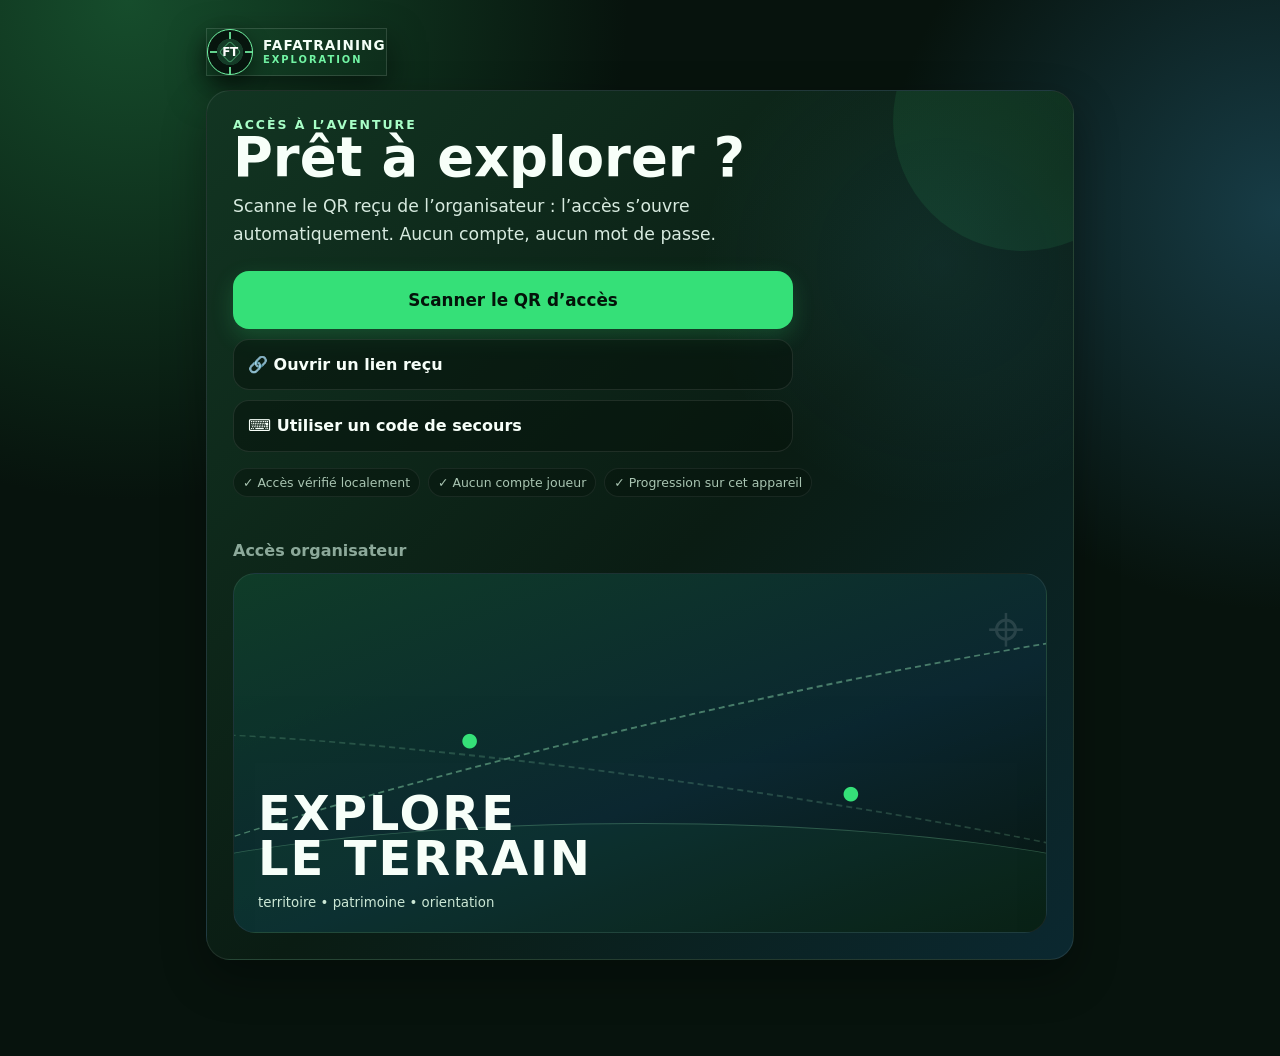
==== commit 00025b13: "Add files via upload" ====
--- a/index.html
+++ b/index.html
@@ -8,18 +8,18 @@
 <meta name="apple-mobile-web-app-status-bar-style" content="black-translucent">
 <meta name="description" content="Explor’Action – FAFATRAINING Exploration : territoires, patrimoine, orientation et énigmes dans les Pyrénées-Orientales.">
 <title>Explor’Action – FAFATRAINING Exploration</title>
-<link rel="manifest" href="manifest.webmanifest?v=5.4.3">
+<link rel="manifest" href="manifest.webmanifest?v=5.4.5">
 <link rel="icon" href="icon-192.png">
 <link rel="apple-touch-icon" href="icon-192.png">
-<link rel="stylesheet" href="style.css?v=5.4.3">
+<link rel="stylesheet" href="style.css?v=5.4.5">
 </head>
 <body>
 <div id="toast" aria-live="polite"></div><div id="app"></div>
 <noscript><p style="padding:20px;color:white">Explor’Action nécessite JavaScript.</p></noscript>
-<script src="js/gps-navigation.js?v=5.4.3"></script>
-<script src="js/offline-map.js?v=5.4.3"></script>
-<script src="js/deeplink.js?v=5.4.3"></script>
-<script src="js/a11y-runtime.js?v=5.4.3"></script>
-<script src="data.js?v=5.4.3"></script>
-<script src="app.js?v=5.4.3"></script>
+<script src="js/gps-navigation.js?v=5.4.5"></script>
+<script src="js/offline-map.js?v=5.4.5"></script>
+<script src="js/deeplink.js?v=5.4.5"></script>
+<script src="js/a11y-runtime.js?v=5.4.5"></script>
+<script src="data.js?v=5.4.5"></script>
+<script src="app.js?v=5.4.5"></script>
 </body></html>
--- a/style.css
+++ b/style.css
@@ -146,3 +146,6 @@
 .thumb-nav button{display:grid;place-items:center;gap:2px}.thumb-nav button span{font-size:1.08rem}.thumb-nav button b{font-size:.72rem}.help-player .emergency-card{padding:16px;border-radius:15px;background:#3a1111;border:1px solid #ff74745e;margin:14px 0}.help-player .emergency-card p{margin:7px 0 12px}.map-note{margin:10px 0}.step-top{align-items:flex-start}
 @media(max-width:760px){.ux-access-gate,.ux-home,.ux-adventure-detail,.ux-briefing{grid-template-columns:1fr}.access-landscape,.home-landscape{min-height:180px}.adventure-territory-art .territory-vista,.briefing-territory-art .territory-vista{min-height:180px}.mission-shell{padding-bottom:92px}.thumb-nav{position:fixed;left:max(8px,env(safe-area-inset-left));right:max(8px,env(safe-area-inset-right));bottom:max(8px,env(safe-area-inset-bottom));transform:none;z-index:50;background:#07130df2;border:1px solid #ffffff18;border-radius:18px;padding:6px;box-shadow:0 15px 40px #0008;backdrop-filter:blur(12px)}.thumb-nav button{min-height:56px;border-radius:12px}.explorer-mission-head{position:sticky;top:0;z-index:40;background:#07130df0;backdrop-filter:blur(12px);padding-top:max(8px,env(safe-area-inset-top))}}
 @media(max-width:480px){.access-landscape{display:none}.ux-home .home-landscape{min-height:140px}.featured-territory .territory-card-copy p{font-size:.8rem}.exploration-territories .featured-territory{grid-template-columns:105px 1fr}.mission-key-metrics{grid-template-columns:repeat(3,1fr)}.mission-key-metrics>span:last-child{grid-column:auto}.mission-key-metrics b{font-size:.78rem}.mission-key-metrics small{font-size:.58rem}.departure-actions .btn{width:100%}.thumb-nav button b{font-size:.68rem}}
+
+
+/* V5.4.4 — Cartes Découverte / médiation ludique */\n.discovery-unlock{display:flex;gap:12px;align-items:center;margin:16px 0 10px;padding:12px 14px;border-radius:14px;background:linear-gradient(135deg,#12351f,#0b2518);border:1px solid #72f4a44a}.discovery-unlock>span{display:grid;place-items:center;width:38px;height:38px;border-radius:50%;background:#72f4a41c;color:#72f4a4;font-size:1.2rem}.discovery-unlock small{display:block;color:#72f4a4;font-weight:950;letter-spacing:.08em;font-size:.68rem}.discovery-unlock b{display:block;margin-top:2px}.discovery-learning-card{position:relative;overflow:hidden;margin:10px 0 12px;padding:16px;border-radius:18px;background:linear-gradient(145deg,#0c1d14,#08140e);border:1px solid #ffffff18}.discovery-learning-card:before{content:"";position:absolute;left:0;top:0;bottom:0;width:4px;background:#72f4a4}.discovery-learning-card.discovery-patrimoine:before{background:#f2c66d}.discovery-learning-card.discovery-art:before{background:#d8a8ff}.discovery-learning-card.discovery-memoire:before{background:#f0eee7}.discovery-learning-card.discovery-nature:before{background:#72f4a4}.discovery-learning-card.discovery-histoire:before{background:#80c8ff}.discovery-card-head{display:flex;justify-content:space-between;gap:10px;align-items:center;margin-bottom:10px}.discovery-kind,.discovery-number{font-size:.68rem;font-weight:950;letter-spacing:.06em}.discovery-kind{padding:6px 9px;border-radius:999px;background:#ffffff09;border:1px solid #ffffff14}.discovery-number{color:var(--muted)}.discovery-learning-card h4{margin:0 0 12px;font-size:1.16rem}.discovery-fact{padding:13px 14px;border-radius:14px;background:#ffffff06}.discovery-fact small{display:block;margin-bottom:5px;color:var(--mint);font-size:.68rem;letter-spacing:.1em;font-weight:950}.discovery-fact p{margin:0;line-height:1.58}.discovery-marker{display:flex;align-items:center;justify-content:space-between;gap:10px;margin-top:10px;padding:9px 12px;border-radius:12px;background:#06140d;border:1px solid #ffffff10;font-size:.8rem}.discovery-marker span{color:var(--muted)}.discovery-marker b{color:#fff}.discovery-actions{display:flex;align-items:center;justify-content:space-between;gap:10px;flex-wrap:wrap;margin:10px 0 14px;color:var(--muted);font-size:.76rem}.discovery-listen{min-height:44px;padding:9px 12px}.discovery-counter{display:flex;align-items:baseline;gap:10px;margin:14px 0;padding:12px 14px;border-radius:14px;background:#06140d;border:1px solid #ffffff10}.discovery-counter b{font-size:1.65rem;color:var(--mint)}.discovery-counter span{color:var(--muted)}.journal-discovery{margin:10px 0;border:1px solid #ffffff13;border-radius:15px;background:#07150f;overflow:hidden}.journal-discovery>summary{gap:10px;padding:12px 14px;cursor:pointer}.journal-discovery>summary>span{font-size:1.25rem}.journal-discovery>summary>div{display:flex;flex-direction:column;gap:2px}.journal-discovery>summary small{color:var(--muted)}.journal-discovery[open]>summary{border-bottom:1px solid #ffffff12}.journal-discovery .journal-chapter,.journal-discovery .discovery-learning-card,.journal-discovery .journal-actions{margin-left:12px;margin-right:12px}.journal-discovery .journal-chapter{margin-top:12px}.discovery-learning-card.compact{margin-top:12px}.final-learning-note{margin:10px 0 14px;padding:10px 12px;border-radius:12px;background:#72f4a410;border:1px solid #72f4a430;color:#dfffea;font-size:.88rem}@media(max-width:480px){.discovery-card-head{align-items:flex-start}.discovery-number{font-size:.6rem}.discovery-learning-card{padding:14px}.discovery-actions{align-items:stretch}.discovery-actions .speak-btn{width:auto}}
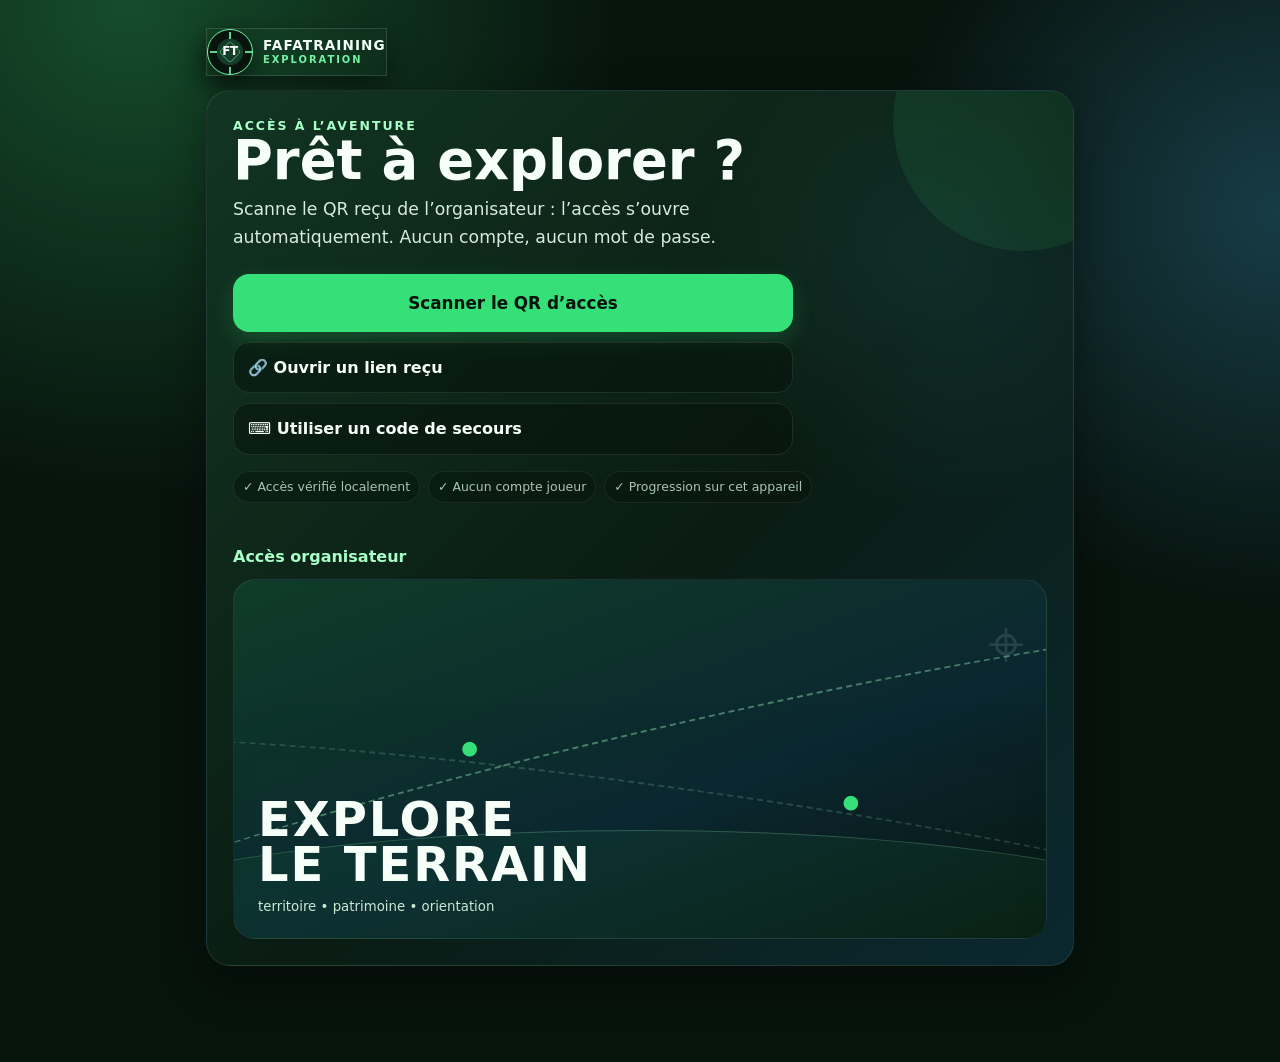
==== commit ed3ef576: "Add files via upload" ====
--- a/index.html
+++ b/index.html
@@ -8,18 +8,18 @@
 <meta name="apple-mobile-web-app-status-bar-style" content="black-translucent">
 <meta name="description" content="Explor’Action – FAFATRAINING Exploration : territoires, patrimoine, orientation et énigmes dans les Pyrénées-Orientales.">
 <title>Explor’Action – FAFATRAINING Exploration</title>
-<link rel="manifest" href="manifest.webmanifest?v=5.4.5">
+<link rel="manifest" href="manifest.webmanifest?v=5.4.6">
 <link rel="icon" href="icon-192.png">
 <link rel="apple-touch-icon" href="icon-192.png">
-<link rel="stylesheet" href="style.css?v=5.4.5">
+<link rel="stylesheet" href="style.css?v=5.4.6">
 </head>
 <body>
 <div id="toast" aria-live="polite"></div><div id="app"></div>
 <noscript><p style="padding:20px;color:white">Explor’Action nécessite JavaScript.</p></noscript>
-<script src="js/gps-navigation.js?v=5.4.5"></script>
-<script src="js/offline-map.js?v=5.4.5"></script>
-<script src="js/deeplink.js?v=5.4.5"></script>
-<script src="js/a11y-runtime.js?v=5.4.5"></script>
-<script src="data.js?v=5.4.5"></script>
-<script src="app.js?v=5.4.5"></script>
+<script src="js/gps-navigation.js?v=5.4.6"></script>
+<script src="js/offline-map.js?v=5.4.6"></script>
+<script src="js/deeplink.js?v=5.4.6"></script>
+<script src="js/a11y-runtime.js?v=5.4.6"></script>
+<script src="data.js?v=5.4.6"></script>
+<script src="app.js?v=5.4.6"></script>
 </body></html>
--- a/style.css
+++ b/style.css
@@ -148,4 +148,78 @@
 @media(max-width:480px){.access-landscape{display:none}.ux-home .home-landscape{min-height:140px}.featured-territory .territory-card-copy p{font-size:.8rem}.exploration-territories .featured-territory{grid-template-columns:105px 1fr}.mission-key-metrics{grid-template-columns:repeat(3,1fr)}.mission-key-metrics>span:last-child{grid-column:auto}.mission-key-metrics b{font-size:.78rem}.mission-key-metrics small{font-size:.58rem}.departure-actions .btn{width:100%}.thumb-nav button b{font-size:.68rem}}
 
 
-/* V5.4.4 — Cartes Découverte / médiation ludique */\n.discovery-unlock{display:flex;gap:12px;align-items:center;margin:16px 0 10px;padding:12px 14px;border-radius:14px;background:linear-gradient(135deg,#12351f,#0b2518);border:1px solid #72f4a44a}.discovery-unlock>span{display:grid;place-items:center;width:38px;height:38px;border-radius:50%;background:#72f4a41c;color:#72f4a4;font-size:1.2rem}.discovery-unlock small{display:block;color:#72f4a4;font-weight:950;letter-spacing:.08em;font-size:.68rem}.discovery-unlock b{display:block;margin-top:2px}.discovery-learning-card{position:relative;overflow:hidden;margin:10px 0 12px;padding:16px;border-radius:18px;background:linear-gradient(145deg,#0c1d14,#08140e);border:1px solid #ffffff18}.discovery-learning-card:before{content:"";position:absolute;left:0;top:0;bottom:0;width:4px;background:#72f4a4}.discovery-learning-card.discovery-patrimoine:before{background:#f2c66d}.discovery-learning-card.discovery-art:before{background:#d8a8ff}.discovery-learning-card.discovery-memoire:before{background:#f0eee7}.discovery-learning-card.discovery-nature:before{background:#72f4a4}.discovery-learning-card.discovery-histoire:before{background:#80c8ff}.discovery-card-head{display:flex;justify-content:space-between;gap:10px;align-items:center;margin-bottom:10px}.discovery-kind,.discovery-number{font-size:.68rem;font-weight:950;letter-spacing:.06em}.discovery-kind{padding:6px 9px;border-radius:999px;background:#ffffff09;border:1px solid #ffffff14}.discovery-number{color:var(--muted)}.discovery-learning-card h4{margin:0 0 12px;font-size:1.16rem}.discovery-fact{padding:13px 14px;border-radius:14px;background:#ffffff06}.discovery-fact small{display:block;margin-bottom:5px;color:var(--mint);font-size:.68rem;letter-spacing:.1em;font-weight:950}.discovery-fact p{margin:0;line-height:1.58}.discovery-marker{display:flex;align-items:center;justify-content:space-between;gap:10px;margin-top:10px;padding:9px 12px;border-radius:12px;background:#06140d;border:1px solid #ffffff10;font-size:.8rem}.discovery-marker span{color:var(--muted)}.discovery-marker b{color:#fff}.discovery-actions{display:flex;align-items:center;justify-content:space-between;gap:10px;flex-wrap:wrap;margin:10px 0 14px;color:var(--muted);font-size:.76rem}.discovery-listen{min-height:44px;padding:9px 12px}.discovery-counter{display:flex;align-items:baseline;gap:10px;margin:14px 0;padding:12px 14px;border-radius:14px;background:#06140d;border:1px solid #ffffff10}.discovery-counter b{font-size:1.65rem;color:var(--mint)}.discovery-counter span{color:var(--muted)}.journal-discovery{margin:10px 0;border:1px solid #ffffff13;border-radius:15px;background:#07150f;overflow:hidden}.journal-discovery>summary{gap:10px;padding:12px 14px;cursor:pointer}.journal-discovery>summary>span{font-size:1.25rem}.journal-discovery>summary>div{display:flex;flex-direction:column;gap:2px}.journal-discovery>summary small{color:var(--muted)}.journal-discovery[open]>summary{border-bottom:1px solid #ffffff12}.journal-discovery .journal-chapter,.journal-discovery .discovery-learning-card,.journal-discovery .journal-actions{margin-left:12px;margin-right:12px}.journal-discovery .journal-chapter{margin-top:12px}.discovery-learning-card.compact{margin-top:12px}.final-learning-note{margin:10px 0 14px;padding:10px 12px;border-radius:12px;background:#72f4a410;border:1px solid #72f4a430;color:#dfffea;font-size:.88rem}@media(max-width:480px){.discovery-card-head{align-items:flex-start}.discovery-number{font-size:.6rem}.discovery-learning-card{padding:14px}.discovery-actions{align-items:stretch}.discovery-actions .speak-btn{width:auto}}
+/* V5.4.4 — Cartes Découverte / médiation ludique */
+.discovery-unlock{display:flex;gap:12px;align-items:center;margin:16px 0 10px;padding:12px 14px;border-radius:14px;background:linear-gradient(135deg,#12351f,#0b2518);border:1px solid #72f4a44a}.discovery-unlock>span{display:grid;place-items:center;width:38px;height:38px;border-radius:50%;background:#72f4a41c;color:#72f4a4;font-size:1.2rem}.discovery-unlock small{display:block;color:#72f4a4;font-weight:950;letter-spacing:.08em;font-size:.68rem}.discovery-unlock b{display:block;margin-top:2px}.discovery-learning-card{position:relative;overflow:hidden;margin:10px 0 12px;padding:16px;border-radius:18px;background:linear-gradient(145deg,#0c1d14,#08140e);border:1px solid #ffffff18}.discovery-learning-card:before{content:"";position:absolute;left:0;top:0;bottom:0;width:4px;background:#72f4a4}.discovery-learning-card.discovery-patrimoine:before{background:#f2c66d}.discovery-learning-card.discovery-art:before{background:#d8a8ff}.discovery-learning-card.discovery-memoire:before{background:#f0eee7}.discovery-learning-card.discovery-nature:before{background:#72f4a4}.discovery-learning-card.discovery-histoire:before{background:#80c8ff}.discovery-card-head{display:flex;justify-content:space-between;gap:10px;align-items:center;margin-bottom:10px}.discovery-kind,.discovery-number{font-size:.68rem;font-weight:950;letter-spacing:.06em}.discovery-kind{padding:6px 9px;border-radius:999px;background:#ffffff09;border:1px solid #ffffff14}.discovery-number{color:var(--muted)}.discovery-learning-card h4{margin:0 0 12px;font-size:1.16rem}.discovery-fact{padding:13px 14px;border-radius:14px;background:#ffffff06}.discovery-fact small{display:block;margin-bottom:5px;color:var(--mint);font-size:.68rem;letter-spacing:.1em;font-weight:950}.discovery-fact p{margin:0;line-height:1.58}.discovery-marker{display:flex;align-items:center;justify-content:space-between;gap:10px;margin-top:10px;padding:9px 12px;border-radius:12px;background:#06140d;border:1px solid #ffffff10;font-size:.8rem}.discovery-marker span{color:var(--muted)}.discovery-marker b{color:#fff}.discovery-actions{display:flex;align-items:center;justify-content:space-between;gap:10px;flex-wrap:wrap;margin:10px 0 14px;color:var(--muted);font-size:.76rem}.discovery-listen{min-height:44px;padding:9px 12px}.discovery-counter{display:flex;align-items:baseline;gap:10px;margin:14px 0;padding:12px 14px;border-radius:14px;background:#06140d;border:1px solid #ffffff10}.discovery-counter b{font-size:1.65rem;color:var(--mint)}.discovery-counter span{color:var(--muted)}.journal-discovery{margin:10px 0;border:1px solid #ffffff13;border-radius:15px;background:#07150f;overflow:hidden}.journal-discovery>summary{gap:10px;padding:12px 14px;cursor:pointer}.journal-discovery>summary>span{font-size:1.25rem}.journal-discovery>summary>div{display:flex;flex-direction:column;gap:2px}.journal-discovery>summary small{color:var(--muted)}.journal-discovery[open]>summary{border-bottom:1px solid #ffffff12}.journal-discovery .journal-chapter,.journal-discovery .discovery-learning-card,.journal-discovery .journal-actions{margin-left:12px;margin-right:12px}.journal-discovery .journal-chapter{margin-top:12px}.discovery-learning-card.compact{margin-top:12px}.final-learning-note{margin:10px 0 14px;padding:10px 12px;border-radius:12px;background:#72f4a410;border:1px solid #72f4a430;color:#dfffea;font-size:.88rem}@media(max-width:480px){.discovery-card-head{align-items:flex-start}.discovery-number{font-size:.6rem}.discovery-learning-card{padding:14px}.discovery-actions{align-items:stretch}.discovery-actions .speak-btn{width:auto}}
+
+
+/* V5.4.6 — POLISH / finition sans ajout fonctionnel */
+html{scroll-behavior:smooth;-webkit-text-size-adjust:100%}
+body{line-height:1.45}
+button,input,select,textarea{font:inherit}
+button{ -webkit-tap-highlight-color:transparent }
+textarea{color:var(--white)}
+.shell{padding-left:max(16px,env(safe-area-inset-left));padding-right:max(16px,env(safe-area-inset-right))}
+#toast{top:max(16px,env(safe-area-inset-top));max-width:calc(100vw - 24px);text-align:center}
+.card,.territory-player-card,.mission-player-card,.utility-card{transition:border-color .18s ease,background-color .18s ease,transform .18s ease,box-shadow .18s ease}
+.text-link{border:0;background:transparent;color:var(--mint);font:inherit;font-weight:850;padding:8px 0;text-align:left}
+.back-link{margin:8px 0 18px}.back-link-top{display:inline-flex;align-items:center}
+.screen-intro h1{margin-bottom:8px}.screen-intro .subtitle{max-width:720px}
+.territory-player-card{isolation:isolate}
+.territory-card-copy{align-self:center}
+.territory-card-copy small{line-height:1.35}.territory-card-copy h2{line-height:1.08}.territory-card-copy p{line-height:1.45}
+.territory-card-cta{display:inline-flex;align-items:center;min-height:28px}
+.coming-territories>summary{min-height:52px}
+.exploration-territory-hero{overflow:hidden}
+.exploration-territory-hero .territory-lead{max-width:680px}
+.scenario-details summary{line-height:1.35}
+.route-filter button{min-width:96px}
+.mission-player-card{line-height:1.4}
+.mission-player-card h3{line-height:1.16}
+.mission-key-metrics>span{min-width:0}
+.mission-key-metrics b{overflow-wrap:anywhere;line-height:1.2}
+.mission-key-metrics small{line-height:1.25}
+.mission-teaser{line-height:1.52}
+.card-bottom{align-items:center}
+.adventure-teaser,.briefing-story,.territory-lead{overflow-wrap:anywhere}
+.terrain-dl dt,.terrain-dl dd{min-width:0}.terrain-dl dd{overflow-wrap:anywhere}
+.quick-checklist>div{line-height:1.4}
+.departure-actions .btn{min-width:150px}
+.mission-nav button[aria-current="page"]{background:#35e0781f;color:#fff;border:1px solid #35e07835}
+.input,textarea,select{font-size:16px}
+.modal-close{min-width:44px;min-height:44px}
+@media(hover:hover) and (pointer:fine){.territory-player-card:hover,.mission-player-card:hover,.utility-card:hover{transform:translateY(-2px);border-color:#ffffff38}}
+@media(max-width:620px){
+  .shell{padding-left:max(12px,env(safe-area-inset-left));padding-right:max(12px,env(safe-area-inset-right))}
+  .back-link{margin:4px 0 16px}
+  .exploration-intro{margin-bottom:16px}
+  .coming-territories{margin-top:16px}
+  .territory-player-card.featured-territory{min-height:172px}
+  .mission-player-card{padding:17px}
+  .detail-grid .card{padding:17px}
+}
+@media(max-width:480px){
+  .exploration-territories .featured-territory{grid-template-columns:96px minmax(0,1fr)}
+  .territory-card-copy{padding:15px 14px}
+  .territory-card-copy h2{font-size:1.28rem}
+  .territory-card-copy p{font-size:.82rem;margin-bottom:12px}
+  .mission-key-metrics{grid-template-columns:1fr 1fr}
+  .mission-key-metrics>span:last-child{grid-column:1/-1}
+  .mission-key-metrics b{font-size:.88rem}
+  .mission-key-metrics small{font-size:.62rem}
+  .route-filter.clean-filter{gap:7px}
+  .route-filter button{min-width:0;padding:10px 8px}
+  .exploration-territory-hero{padding:18px}
+  .exploration-territory-hero .territory-vista{min-height:145px}
+  .ux-adventure-detail{padding:18px}
+  .detail-metrics{margin:16px 0}
+  .departure-card{padding:17px}
+  .departure-actions{gap:8px}
+  .departure-actions .btn{min-width:0}
+  .terrain-dl>div{grid-template-columns:minmax(86px,.42fr) minmax(0,1fr);gap:10px}
+  .thumb-nav button b{font-size:.7rem}
+}
+@media(max-width:760px){
+  html{scroll-padding-bottom:118px}
+  .mission-shell{padding-bottom:calc(112px + env(safe-area-inset-bottom))}
+}
+.a11y-grid label{min-height:44px;cursor:pointer}
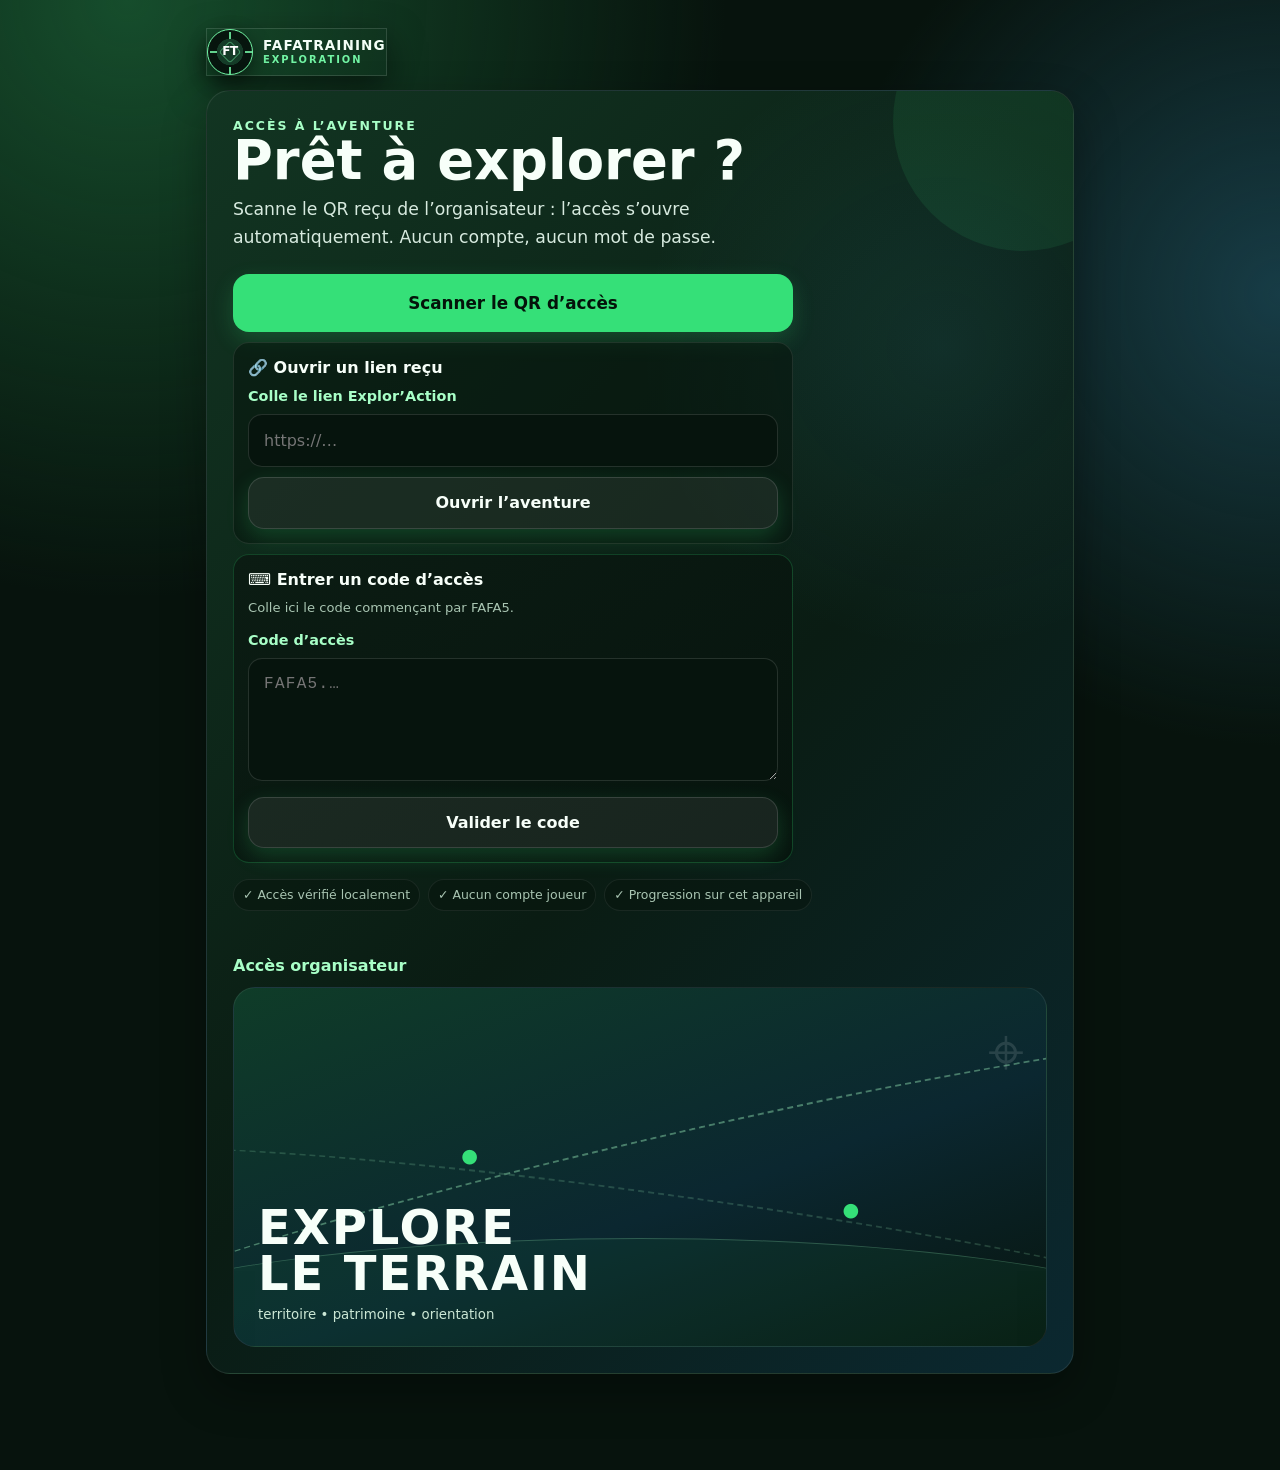
==== commit f3662b31: "Add files via upload" ====
--- a/index.html
+++ b/index.html
@@ -8,18 +8,18 @@
 <meta name="apple-mobile-web-app-status-bar-style" content="black-translucent">
 <meta name="description" content="Explor’Action – FAFATRAINING Exploration : territoires, patrimoine, orientation et énigmes dans les Pyrénées-Orientales.">
 <title>Explor’Action – FAFATRAINING Exploration</title>
-<link rel="manifest" href="manifest.webmanifest?v=5.4.6">
+<link rel="manifest" href="manifest.webmanifest?v=5.4.7">
 <link rel="icon" href="icon-192.png">
 <link rel="apple-touch-icon" href="icon-192.png">
-<link rel="stylesheet" href="style.css?v=5.4.6">
+<link rel="stylesheet" href="style.css?v=5.4.7">
 </head>
 <body>
 <div id="toast" aria-live="polite"></div><div id="app"></div>
 <noscript><p style="padding:20px;color:white">Explor’Action nécessite JavaScript.</p></noscript>
-<script src="js/gps-navigation.js?v=5.4.6"></script>
-<script src="js/offline-map.js?v=5.4.6"></script>
-<script src="js/deeplink.js?v=5.4.6"></script>
-<script src="js/a11y-runtime.js?v=5.4.6"></script>
-<script src="data.js?v=5.4.6"></script>
-<script src="app.js?v=5.4.6"></script>
+<script src="js/gps-navigation.js?v=5.4.7"></script>
+<script src="js/offline-map.js?v=5.4.7"></script>
+<script src="js/deeplink.js?v=5.4.7"></script>
+<script src="js/a11y-runtime.js?v=5.4.7"></script>
+<script src="data.js?v=5.4.7"></script>
+<script src="app.js?v=5.4.7"></script>
 </body></html>
--- a/style.css
+++ b/style.css
@@ -223,3 +223,11 @@
   .mission-shell{padding-bottom:calc(112px + env(safe-area-inset-bottom))}
 }
 .a11y-grid label{min-height:44px;cursor:pointer}
+
+
+/* V5.4.7 — accès direct : lien et code visibles sans panneau replié */
+.access-method:not(details){padding:14px;}
+.access-method-title{font-weight:900;color:var(--white);margin:0 0 8px;line-height:1.35;}
+.access-method:not(details) label{margin-top:8px;}
+.access-method.access-backup:not(details){border-color:#35e07838;background:linear-gradient(145deg,#0b1c13,#07140e);}
+@media(max-width:480px){.access-method:not(details){padding:12px}.code-input{min-height:112px}}
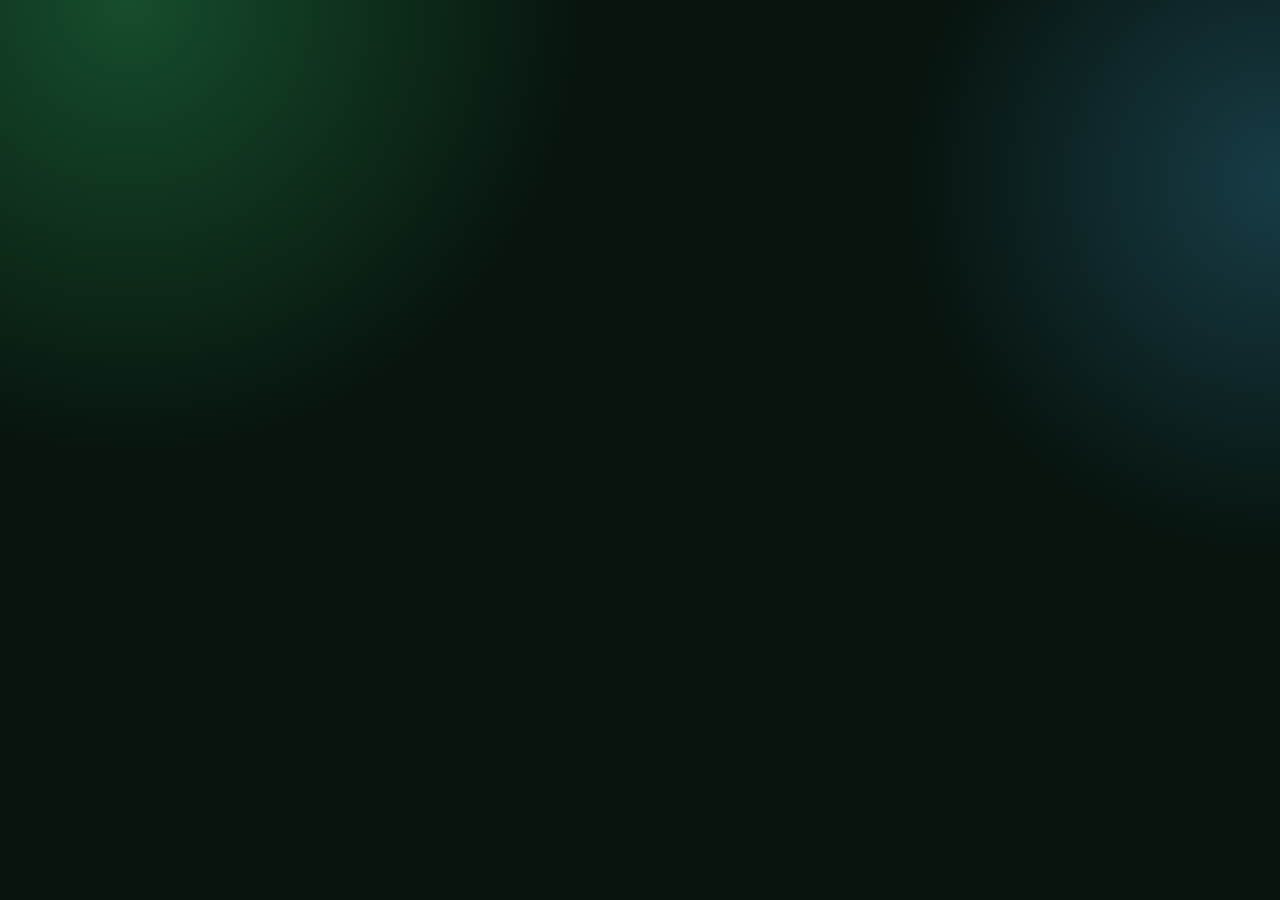
==== commit 6bec62b2: "Add files via upload" ====
--- a/index.html
+++ b/index.html
@@ -6,20 +6,21 @@
 <meta name="theme-color" content="#07130d">
 <meta name="apple-mobile-web-app-capable" content="yes">
 <meta name="apple-mobile-web-app-status-bar-style" content="black-translucent">
+<meta name="apple-mobile-web-app-title" content="Explor’Action">
 <meta name="description" content="Explor’Action – FAFATRAINING Exploration : territoires, patrimoine, orientation et énigmes dans les Pyrénées-Orientales.">
 <title>Explor’Action – FAFATRAINING Exploration</title>
-<link rel="manifest" href="manifest.webmanifest?v=5.4.7">
+<link rel="manifest" href="manifest.webmanifest?v=5.4.9">
 <link rel="icon" href="icon-192.png">
 <link rel="apple-touch-icon" href="icon-192.png">
-<link rel="stylesheet" href="style.css?v=5.4.7">
+<link rel="stylesheet" href="style.css?v=5.4.9">
 </head>
 <body>
 <div id="toast" aria-live="polite"></div><div id="app"></div>
 <noscript><p style="padding:20px;color:white">Explor’Action nécessite JavaScript.</p></noscript>
-<script src="js/gps-navigation.js?v=5.4.7"></script>
-<script src="js/offline-map.js?v=5.4.7"></script>
-<script src="js/deeplink.js?v=5.4.7"></script>
-<script src="js/a11y-runtime.js?v=5.4.7"></script>
-<script src="data.js?v=5.4.7"></script>
-<script src="app.js?v=5.4.7"></script>
+<script src="js/gps-navigation.js?v=5.4.9"></script>
+<script src="js/offline-map.js?v=5.4.9"></script>
+<script src="js/deeplink.js?v=5.4.9"></script>
+<script src="js/a11y-runtime.js?v=5.4.9"></script>
+<script src="data.js?v=5.4.9"></script>
+<script src="app.js?v=5.4.9"></script>
 </body></html>
--- a/style.css
+++ b/style.css
@@ -225,7 +225,7 @@
 .a11y-grid label{min-height:44px;cursor:pointer}
 
 
-/* V5.4.7 — accès direct : lien et code visibles sans panneau replié */
+/* V5.4.9 — accès direct : lien et code visibles sans panneau replié */
 .access-method:not(details){padding:14px;}
 .access-method-title{font-weight:900;color:var(--white);margin:0 0 8px;line-height:1.35;}
 .access-method:not(details) label{margin-top:8px;}
